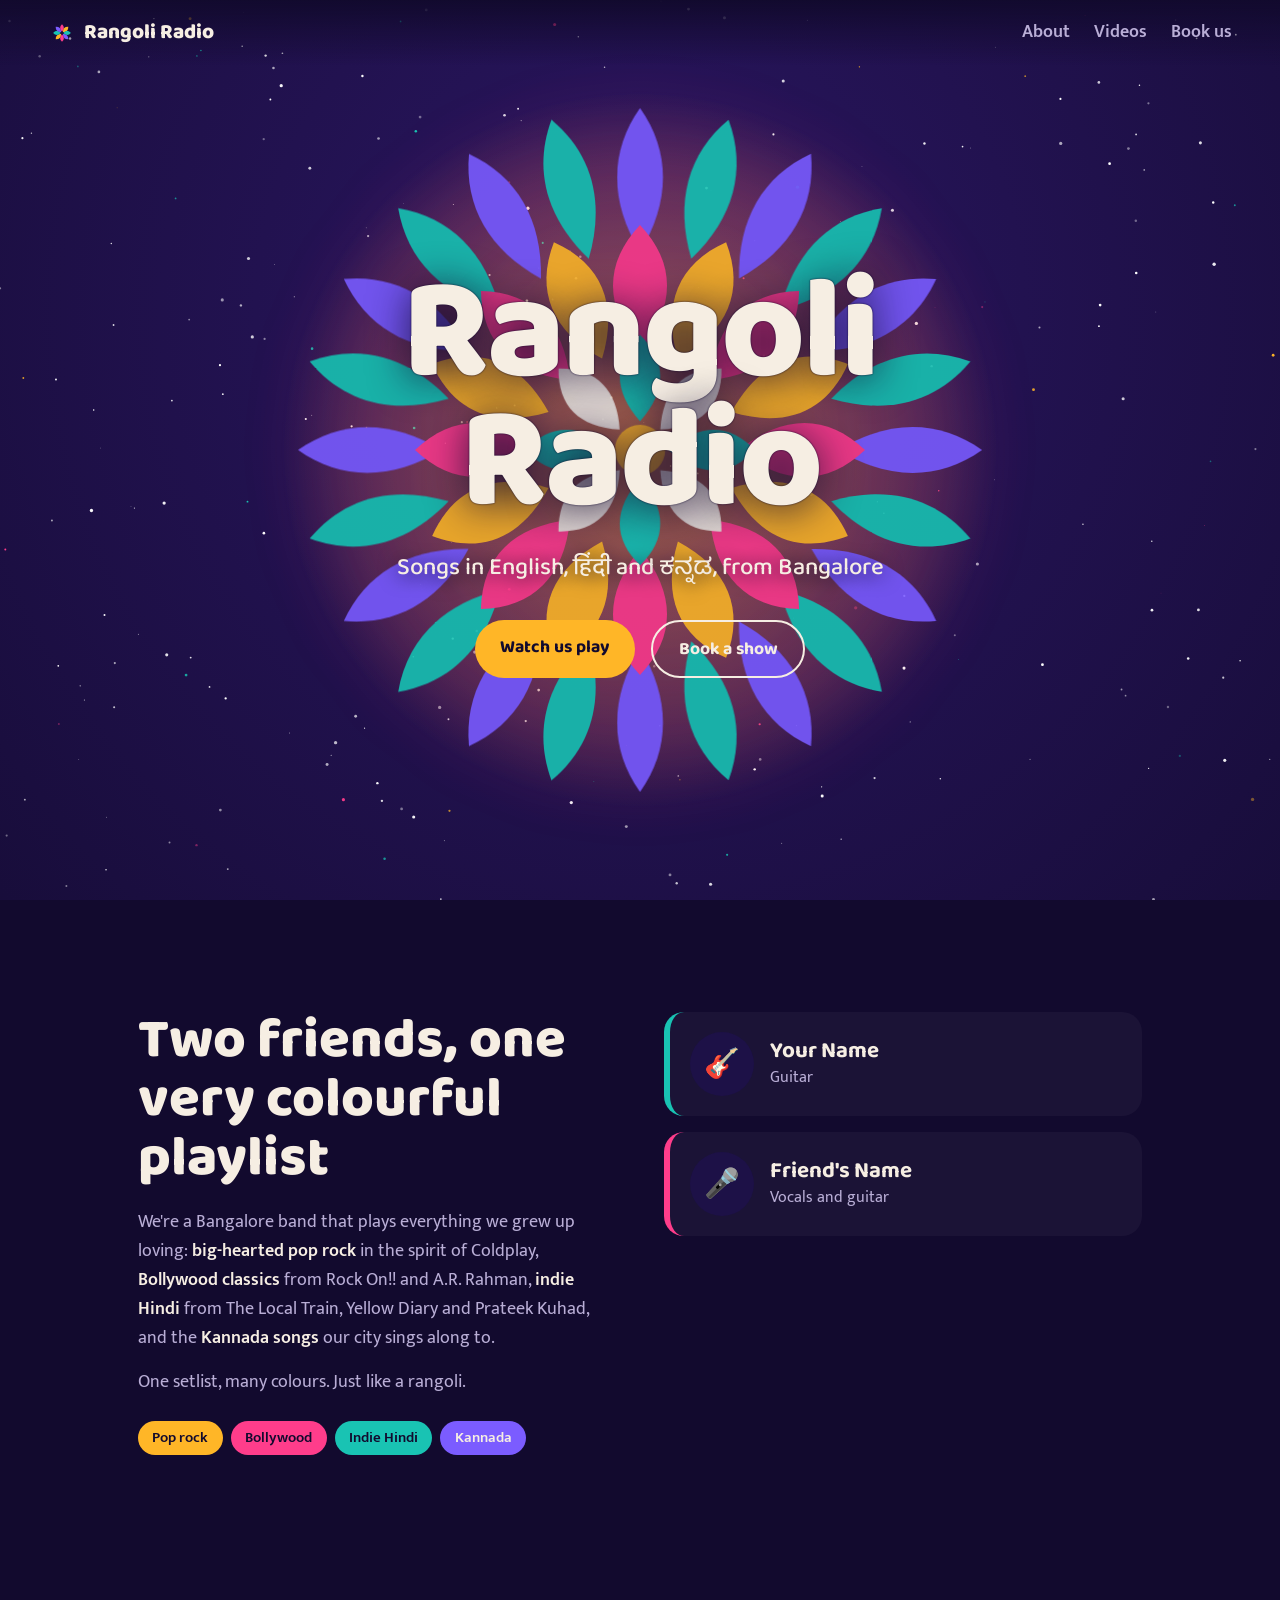
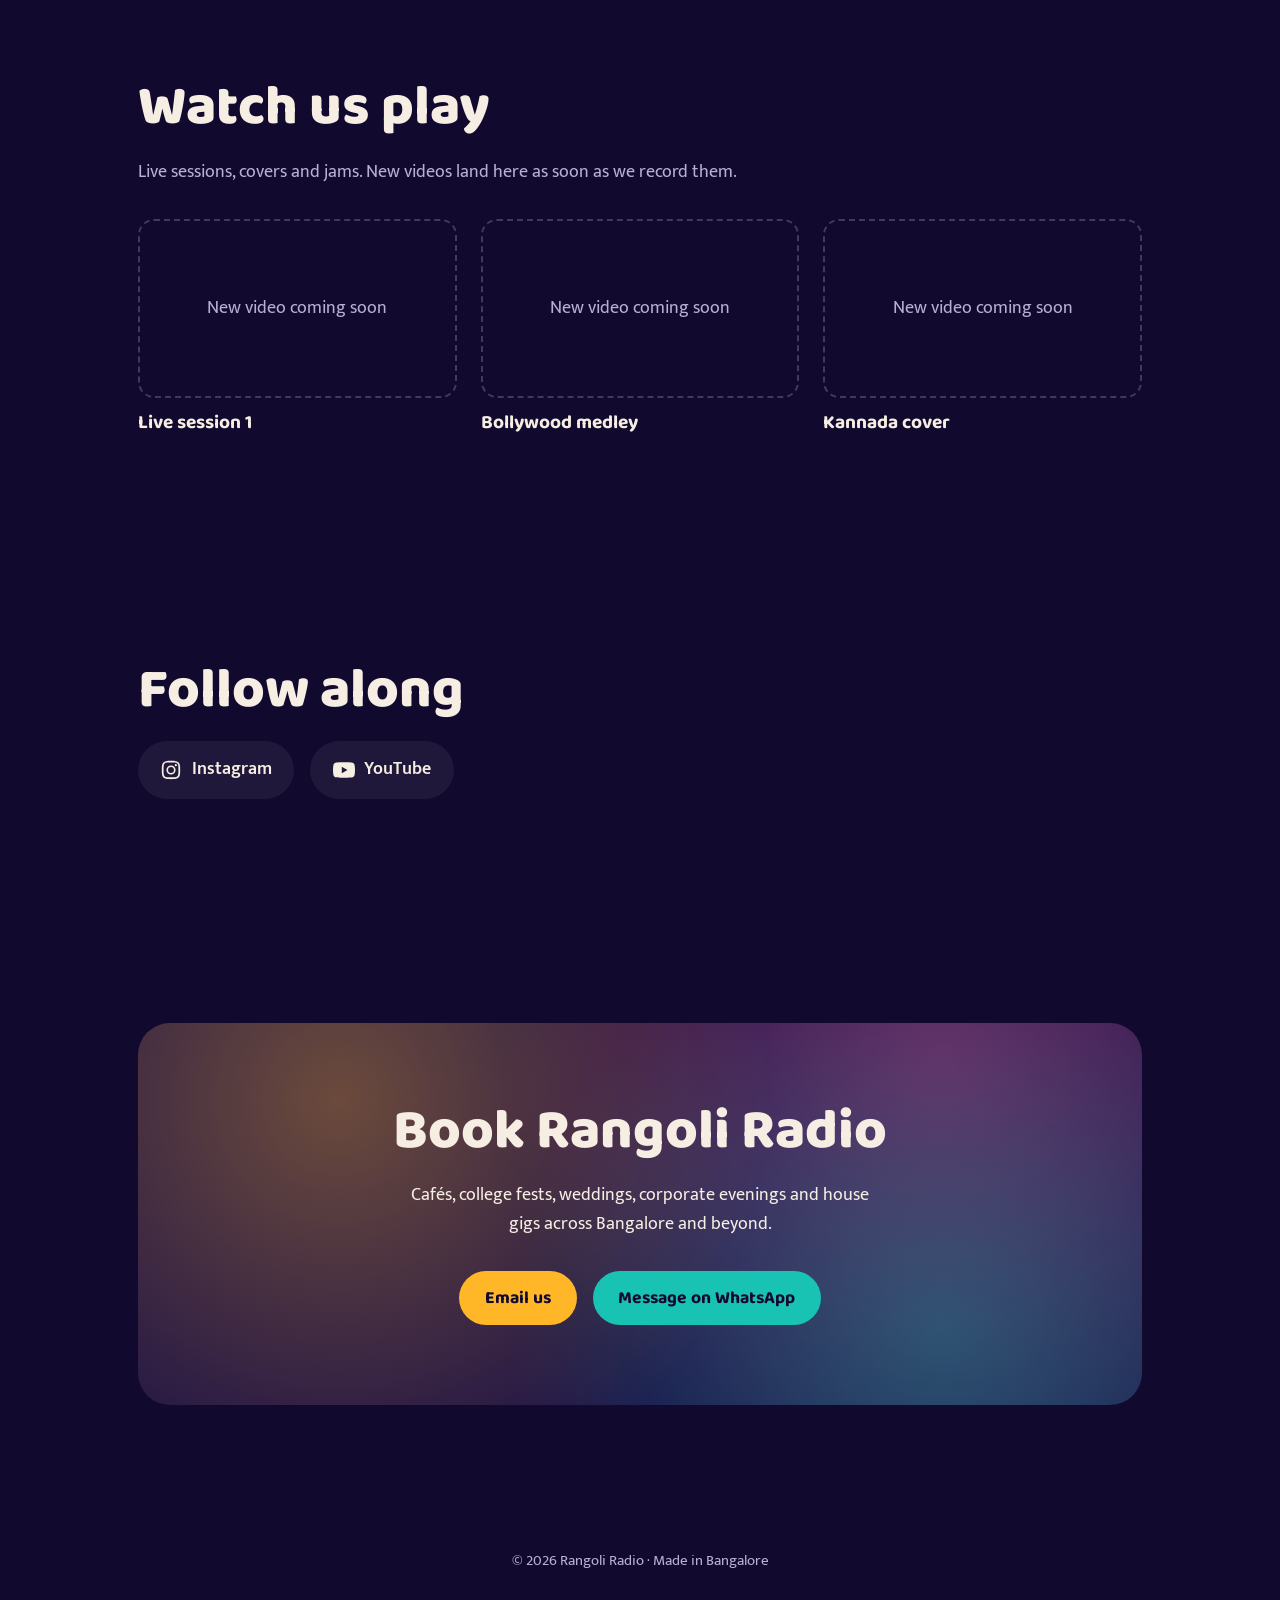
==== rangoli-radio/index.html @ af0dcb3b "index.html first" ====
<!DOCTYPE html>
<html lang="en">
<head>
<meta charset="UTF-8">
<meta name="viewport" content="width=device-width, initial-scale=1.0">
<title>Rangoli Radio | Pop rock from Bangalore</title>
<meta name="description" content="Rangoli Radio is a Bangalore band playing pop rock, Bollywood, indie Hindi and Kannada songs.">
<link rel="icon" href="data:image/svg+xml,<svg xmlns='http://www.w3.org/2000/svg' viewBox='0 0 100 100'><text y='.9em' font-size='90'>🌸</text></svg>">
<link rel="preconnect" href="https://fonts.googleapis.com">
<link rel="preconnect" href="https://fonts.gstatic.com" crossorigin>
<link href="https://fonts.googleapis.com/css2?family=Baloo+2:wght@500;700;800&family=Baloo+Tamma+2:wght@600&family=Mukta:wght@400;600&display=swap" rel="stylesheet">

<style>
/* ============ COLORS: change the whole look here ============ */
:root{
  --night:#120a2e;      /* sky background */
  --night-2:#1d1147;
  --marigold:#ffb627;
  --rani:#ff3d8b;       /* rani pink */
  --peacock:#19c3b3;    /* peacock teal */
  --violet:#7b5cff;
  --text:#f6eee3;
  --muted:#b9aed6;
  --display:"Baloo 2","Baloo Tamma 2",system-ui,sans-serif;
  --body:"Mukta","Noto Sans Kannada",system-ui,sans-serif;
}
*{box-sizing:border-box;margin:0;padding:0}
html{scroll-behavior:smooth}
body{
  background:var(--night);
  color:var(--text);
  font-family:var(--body);
  font-size:1.125rem;
  line-height:1.6;
  overflow-x:hidden;
}
img{max-width:100%;display:block}
a{color:inherit}
:focus-visible{outline:3px solid var(--marigold);outline-offset:3px;border-radius:6px}

#stars{position:fixed;inset:0;width:100%;height:100%;z-index:-1}

/* ============ NAV ============ */
nav{
  position:fixed;top:0;left:0;right:0;z-index:10;
  display:flex;justify-content:space-between;align-items:center;
  padding:1rem clamp(1rem,4vw,3rem);
  background:linear-gradient(var(--night),transparent);
}
.brand{font-family:var(--display);font-weight:800;font-size:1.3rem;text-decoration:none;display:flex;gap:.5rem;align-items:center}
.brand svg{width:28px;height:28px}
nav ul{display:flex;gap:1.5rem;list-style:none}
nav ul a{text-decoration:none;color:var(--muted);font-weight:600}
nav ul a:hover{color:var(--text)}
@media (max-width:600px){nav ul{gap:1rem;font-size:1rem}nav ul li:nth-child(1){display:none}}

/* ============ HERO ============ */
.hero{
  min-height:100svh;
  display:grid;place-items:center;
  text-align:center;
  padding:6rem 1.25rem 3rem;
  position:relative;
}
.mandala{
  position:absolute;
  width:min(92vw,720px);aspect-ratio:1;
  top:50%;left:50%;translate:-50% -50%;
  animation:spin 90s linear infinite;
  opacity:.9;
  filter:drop-shadow(0 0 40px rgba(255,61,139,.35));
}
.mandala .petals{transform-origin:center;animation:bloom 2.2s cubic-bezier(.2,.8,.2,1) both}
.mandala .petals:nth-of-type(2){animation-delay:.25s}
.mandala .petals:nth-of-type(3){animation-delay:.5s}
@keyframes spin{to{rotate:360deg}}
@keyframes bloom{from{transform:scale(0);opacity:0}to{transform:scale(1);opacity:1}}

.hero-text{position:relative}
.hero h1{
  font-family:var(--display);
  font-weight:800;
  font-size:clamp(3.5rem,13vw,9rem);
  line-height:.9;
  letter-spacing:-.02em;
  text-shadow:0 4px 40px rgba(18,10,46,.9),0 0 2px rgba(18,10,46,1);
}
.hero h1 span{display:block}
.tagline{
  margin-top:1.25rem;
  font-family:var(--display);
  font-size:clamp(1.1rem,3vw,1.5rem);
  font-weight:500;
  color:var(--text);
  text-shadow:0 2px 20px var(--night);
}
.tagline .kn{font-family:"Baloo Tamma 2",var(--display)}
.btns{margin-top:2rem;display:flex;gap:1rem;justify-content:center;flex-wrap:wrap}
.btn{
  font-family:var(--display);font-weight:700;font-size:1.1rem;
  padding:.8rem 1.6rem;border-radius:999px;text-decoration:none;
  transition:transform .15s;
}
.btn:hover{transform:translateY(-2px)}
.btn-main{background:var(--marigold);color:var(--night)}
.btn-ghost{border:2px solid var(--text)}

/* ============ SECTIONS ============ */
section.block{
  max-width:1100px;margin:0 auto;
  padding:clamp(4rem,10vw,7rem) clamp(1.25rem,4vw,3rem);
}
h2{
  font-family:var(--display);font-weight:800;
  font-size:clamp(2.2rem,6vw,3.5rem);line-height:1.05;
  margin-bottom:1.25rem;
}
.about{display:grid;grid-template-columns:1fr 1fr;gap:3rem;align-items:start}
.about p{max-width:60ch;color:var(--muted);margin-bottom:1rem}
.about p strong{color:var(--text);font-weight:600}
.members{display:grid;gap:1rem}
.member{
  display:flex;gap:1rem;align-items:center;
  padding:1.25rem;border-radius:20px;
  background:rgba(255,255,255,.04);
  border-left:6px solid var(--peacock);
}
.member:nth-child(2){border-left-color:var(--rani)}
.member .dot{
  width:64px;height:64px;border-radius:50%;flex-shrink:0;
  display:grid;place-items:center;font-size:1.8rem;
  background:var(--night-2);
}
.member h3{font-family:var(--display);font-size:1.4rem;line-height:1.2}
.member p{margin:0;color:var(--muted);font-size:1rem}
.langs{display:flex;flex-wrap:wrap;gap:.5rem;margin-top:1.5rem}
.langs span{padding:.3rem .9rem;border-radius:999px;font-weight:600;font-size:.95rem;color:var(--night)}
.langs span:nth-child(1){background:var(--marigold)}
.langs span:nth-child(2){background:var(--rani)}
.langs span:nth-child(3){background:var(--peacock)}
.langs span:nth-child(4){background:var(--violet);color:var(--text)}
@media (max-width:800px){.about{grid-template-columns:1fr;gap:2rem}}

/* ============ VIDEOS ============ */
.videos-intro{color:var(--muted);max-width:60ch;margin-bottom:2rem}
.video-grid{display:grid;grid-template-columns:repeat(auto-fit,minmax(300px,1fr));gap:1.5rem}
.video h3{font-family:var(--display);font-size:1.2rem;margin-top:.6rem}
.frame{
  position:relative;aspect-ratio:16/9;border-radius:16px;overflow:hidden;
  background:var(--night-2);
}
.frame iframe,.frame button{position:absolute;inset:0;width:100%;height:100%;border:0}
.frame button{cursor:pointer;background-size:cover;background-position:center;padding:0}
.frame button::after{
  content:"";position:absolute;left:50%;top:50%;translate:-50% -50%;
  width:72px;height:72px;border-radius:50%;
  background:var(--rani) url("data:image/svg+xml,%3Csvg xmlns='http://www.w3.org/2000/svg' viewBox='0 0 24 24'%3E%3Cpath d='M8 5v14l11-7z' fill='white'/%3E%3C/svg%3E") center/36px no-repeat;
  box-shadow:0 0 30px rgba(255,61,139,.6);
  transition:scale .15s;
}
.frame button:hover::after{scale:1.1}
.frame.empty{
  display:grid;place-items:center;text-align:center;padding:1rem;
  border:2px dashed rgba(255,255,255,.2);background:transparent;color:var(--muted);
}

/* ============ LISTEN + BOOK ============ */
.listen{display:flex;flex-wrap:wrap;gap:1rem}
.social{
  display:flex;align-items:center;gap:.6rem;
  padding:.9rem 1.4rem;border-radius:999px;text-decoration:none;font-weight:600;
  background:rgba(255,255,255,.06);
}
.social:hover{background:rgba(255,255,255,.12)}
.social svg{width:22px;height:22px;fill:currentColor}
.book{
  text-align:center;border-radius:32px;
  background:
    radial-gradient(circle at 20% 20%,rgba(255,182,39,.35),transparent 50%),
    radial-gradient(circle at 80% 80%,rgba(25,195,179,.35),transparent 50%),
    radial-gradient(circle at 80% 10%,rgba(255,61,139,.35),transparent 50%),
    var(--night-2);
  padding:clamp(3rem,8vw,5rem) 1.5rem;
}
.book p{color:var(--text);max-width:48ch;margin:0 auto 2rem}
.btn-wa{background:var(--peacock);color:var(--night)}

footer{text-align:center;padding:2rem 1rem 3rem;color:var(--muted);font-size:.95rem}

@media (prefers-reduced-motion:reduce){
  .mandala,.mandala .petals{animation:none}
  html{scroll-behavior:auto}
}
</style>
</head>
<body>

<canvas id="stars" aria-hidden="true"></canvas>

<nav>
  <a class="brand" href="#top">
    <svg viewBox="0 0 100 100" aria-hidden="true"><g id="mini"></g></svg>
    Rangoli Radio
  </a>
  <ul>
    <li><a href="#about">About</a></li>
    <li><a href="#videos">Videos</a></li>
    <li><a href="#book">Book us</a></li>
  </ul>
</nav>

<header class="hero" id="top">
  <!-- Rangoli mandala: placeholder logo artwork until the real logo is ready -->
  <svg class="mandala" viewBox="-200 -200 400 400" aria-hidden="true">
    <defs>
      <radialGradient id="glow"><stop offset="0" stop-color="#ffb627" stop-opacity=".5"/><stop offset="1" stop-color="#ffb627" stop-opacity="0"/></radialGradient>
    </defs>
    <circle r="200" fill="url(#glow)"/>
    <g class="petals" id="ring3"></g>
    <g class="petals" id="ring2"></g>
    <g class="petals" id="ring1"></g>
    <circle r="14" fill="#ffb627"/>
  </svg>

  <div class="hero-text">
    <h1><span>Rangoli</span><span>Radio</span></h1>
    <p class="tagline">Songs in English, हिंदी and <span class="kn">ಕನ್ನಡ</span>, from Bangalore</p>
    <div class="btns">
      <a class="btn btn-main" href="#videos">Watch us play</a>
      <a class="btn btn-ghost" href="#book">Book a show</a>
    </div>
  </div>
</header>

<main>
  <section class="block" id="about">
    <div class="about">
      <div>
        <h2>Two friends, one very colourful playlist</h2>
        <p>We're a Bangalore band that plays everything we grew up loving: <strong>big-hearted pop rock</strong> in the spirit of Coldplay, <strong>Bollywood classics</strong> from Rock On!! and A.R. Rahman, <strong>indie Hindi</strong> from The Local Train, Yellow Diary and Prateek Kuhad, and the <strong>Kannada songs</strong> our city sings along to.</p>
        <p>One setlist, many colours. Just like a rangoli.</p>
        <div class="langs"><span>Pop rock</span><span>Bollywood</span><span>Indie Hindi</span><span>Kannada</span></div>
      </div>
      <div class="members">
        <div class="member">
          <div class="dot" aria-hidden="true">🎸</div>
          <div><h3>Your Name</h3><p>Guitar</p></div>
        </div>
        <div class="member">
          <div class="dot" aria-hidden="true">🎤</div>
          <div><h3>Friend's Name</h3><p>Vocals and guitar</p></div>
        </div>
      </div>
    </div>
  </section>

  <section class="block" id="videos">
    <h2>Watch us play</h2>
    <p class="videos-intro">Live sessions, covers and jams. New videos land here as soon as we record them.</p>
    <div class="video-grid" id="videoGrid"></div>
  </section>

  <section class="block" id="listen">
    <h2>Follow along</h2>
    <div class="listen" id="socials"></div>
  </section>

  <section class="block" id="book">
    <div class="book">
      <h2>Book Rangoli Radio</h2>
      <p>Cafés, college fests, weddings, corporate evenings and house gigs across Bangalore and beyond.</p>
      <div class="btns">
        <a class="btn btn-main" id="emailBtn" href="#">Email us</a>
        <a class="btn btn-wa" id="waBtn" href="#" target="_blank" rel="noopener">Message on WhatsApp</a>
      </div>
    </div>
  </section>
</main>

<footer>© <span id="year"></span> Rangoli Radio · Made in Bangalore</footer>

<script>
/* =========================================================
   EDIT THIS PART ONLY: your videos, links and contact
   ========================================================= */
const SITE = {
  // Paste any YouTube link (youtube.com/watch?v=..., youtu.be/..., or /shorts/...).
  // Add or remove lines as you like. Empty url = "coming soon" card.
  videos: [
    { title: "Live session 1", url: "" },
    { title: "Bollywood medley", url: "" },
    { title: "Kannada cover", url: "" },
  ],
  email: "hello@rangoliradio.in",          // your booking email
  whatsapp: "919999999999",                // country code + number, no + or spaces
  instagram: "https://instagram.com/",     // leave "" to hide
  youtube:   "https://youtube.com/",
  spotify:   "",
};
/* ========================================================= */

// --- Videos (click-to-play keeps the page fast) ---
function youtubeId(url){
  const m = url.match(/(?:youtu\.be\/|v=|\/shorts\/|\/embed\/|\/live\/)([\w-]{11})/);
  return m ? m[1] : null;
}
const grid = document.getElementById("videoGrid");
SITE.videos.forEach(v => {
  const id = v.url ? youtubeId(v.url) : null;
  const card = document.createElement("div");
  card.className = "video";
  const frame = document.createElement("div");
  frame.className = "frame";
  if (id) {
    const b = document.createElement("button");
    b.setAttribute("aria-label", "Play " + v.title);
    b.style.backgroundImage = `url(https://i.ytimg.com/vi/${id}/hqdefault.jpg)`;
    b.onclick = () => {
      frame.innerHTML = `<iframe src="https://www.youtube-nocookie.com/embed/${id}?autoplay=1&rel=0"
        title="${v.title}" allow="autoplay; encrypted-media; picture-in-picture; fullscreen" allowfullscreen></iframe>`;
    };
    frame.appendChild(b);
  } else {
    frame.classList.add("empty");
    frame.textContent = "New video coming soon";
  }
  const h = document.createElement("h3");
  h.textContent = v.title;
  card.append(frame, h);
  grid.appendChild(card);
});

// --- Social links ---
const icons = {
  Instagram:'<path d="M12 7a5 5 0 100 10 5 5 0 000-10zm0 8.2a3.2 3.2 0 110-6.4 3.2 3.2 0 010 6.4zM17.3 5.5a1.2 1.2 0 100 2.4 1.2 1.2 0 000-2.4zM12 2c-2.7 0-3 0-4.1.1C4.3 2.3 2.3 4.3 2.1 7.9 2 9 2 9.3 2 12s0 3 .1 4.1c.2 3.6 2.2 5.6 5.8 5.8 1.1.1 1.4.1 4.1.1s3 0 4.1-.1c3.6-.2 5.6-2.2 5.8-5.8.1-1.1.1-1.4.1-4.1s0-3-.1-4.1c-.2-3.6-2.2-5.6-5.8-5.8C15 2 14.7 2 12 2zm0 1.8c2.7 0 3 0 4 .1 2.7.1 3.9 1.4 4 4 .1 1 .1 1.3.1 4s0 3-.1 4c-.1 2.6-1.3 3.9-4 4-1 .1-1.3.1-4 .1s-3 0-4-.1c-2.7-.1-3.9-1.4-4-4-.1-1-.1-1.3-.1-4s0-3 .1-4c.1-2.6 1.3-3.9 4-4 1-.1 1.3-.1 4-.1z"/>',
  YouTube:'<path d="M23.5 6.2a3 3 0 00-2.1-2.1C19.5 3.6 12 3.6 12 3.6s-7.5 0-9.4.5A3 3 0 00.5 6.2 31 31 0 000 12a31 31 0 00.5 5.8 3 3 0 002.1 2.1c1.9.5 9.4.5 9.4.5s7.5 0 9.4-.5a3 3 0 002.1-2.1A31 31 0 0024 12a31 31 0 00-.5-5.8zM9.6 15.6V8.4l6.2 3.6-6.2 3.6z"/>',
  Spotify:'<path d="M12 0a12 12 0 100 24 12 12 0 000-24zm5.5 17.3a.7.7 0 01-1 .3c-2.8-1.7-6.4-2.1-10.6-1.2a.7.7 0 11-.3-1.4c4.6-1 8.5-.6 11.6 1.3.4.2.5.6.3 1zm1.5-3.3a.9.9 0 01-1.3.3c-3.2-2-8-2.5-11.8-1.4a.9.9 0 11-.5-1.7c4.3-1.3 9.6-.7 13.3 1.6.4.3.5.8.3 1.2zm.1-3.4C15.3 8.3 8.9 8.1 5.2 9.2a1.1 1.1 0 11-.6-2.1c4.2-1.3 11.3-1 15.7 1.6a1.1 1.1 0 01-1.2 1.9z"/>'
};
const socials = document.getElementById("socials");
[["Instagram",SITE.instagram],["YouTube",SITE.youtube],["Spotify",SITE.spotify]]
  .filter(([,u]) => u)
  .forEach(([name,u]) => {
    socials.insertAdjacentHTML("beforeend",
      `<a class="social" href="${u}" target="_blank" rel="noopener"><svg viewBox="0 0 24 24" aria-hidden="true">${icons[name]}</svg>${name}</a>`);
  });

// --- Contact ---
document.getElementById("emailBtn").href = `mailto:${SITE.email}?subject=Booking%20Rangoli%20Radio`;
document.getElementById("waBtn").href = `https://wa.me/${SITE.whatsapp}?text=${encodeURIComponent("Hi Rangoli Radio! We'd like to book you for an event.")}`;
document.getElementById("year").textContent = new Date().getFullYear();

// --- Rangoli mandala (drawn with code) ---
const NS = "http://www.w3.org/2000/svg";
function ring(el, count, dist, len, width, colors){
  for (let i = 0; i < count; i++){
    const p = document.createElementNS(NS, "path");
    const w = width / 2;
    p.setAttribute("d", `M0 ${-dist} C ${w} ${-dist - len*.35}, ${w} ${-dist - len*.7}, 0 ${-dist - len} C ${-w} ${-dist - len*.7}, ${-w} ${-dist - len*.35}, 0 ${-dist}Z`);
    p.setAttribute("fill", colors[i % colors.length]);
    p.setAttribute("transform", `rotate(${i * 360 / count})`);
    el.appendChild(p);
  }
}
ring(document.getElementById("ring3"), 24, 110, 80, 34, ["#7b5cff","#19c3b3"]);
ring(document.getElementById("ring2"), 16, 55, 70, 40, ["#ff3d8b","#ffb627"]);
ring(document.getElementById("ring1"), 8, 16, 48, 30, ["#19c3b3","#f6eee3"]);
// small version for the nav
const mini = document.getElementById("mini");
mini.setAttribute("transform","translate(50 50) scale(.45)");
ring(mini, 8, 10, 60, 40, ["#ff3d8b","#ffb627","#19c3b3","#7b5cff"]);

// --- Twinkling starfield ---
const c = document.getElementById("stars"), ctx = c.getContext("2d");
const reduce = matchMedia("(prefers-reduced-motion: reduce)").matches;
let stars = [];
function resize(){
  c.width = innerWidth * devicePixelRatio; c.height = innerHeight * devicePixelRatio;
  const tint = ["#ffffff","#ffb627","#ff3d8b","#19c3b3"];
  stars = Array.from({length: Math.min(260, innerWidth / 4)}, () => ({
    x: Math.random() * c.width, y: Math.random() * c.height,
    r: (Math.random() * 1.4 + .3) * devicePixelRatio,
    t: Math.random() * 6.28, s: Math.random() * .02 + .005,
    col: Math.random() < .85 ? tint[0] : tint[1 + Math.floor(Math.random() * 3)]
  }));
}
function draw(){
  const g = ctx.createRadialGradient(c.width*.5, c.height*.35, 0, c.width*.5, c.height*.35, c.width*.9);
  g.addColorStop(0, "#2a1661"); g.addColorStop(1, "#120a2e");
  ctx.fillStyle = g; ctx.fillRect(0, 0, c.width, c.height);
  for (const s of stars){
    s.t += s.s;
    ctx.globalAlpha = .35 + .65 * Math.abs(Math.sin(s.t));
    ctx.fillStyle = s.col;
    ctx.beginPath(); ctx.arc(s.x, s.y, s.r, 0, 6.28); ctx.fill();
  }
  ctx.globalAlpha = 1;
  if (!reduce) requestAnimationFrame(draw);
}
addEventListener("resize", () => { resize(); if (reduce) draw(); });
resize(); draw();
</script>
</body>
</html>
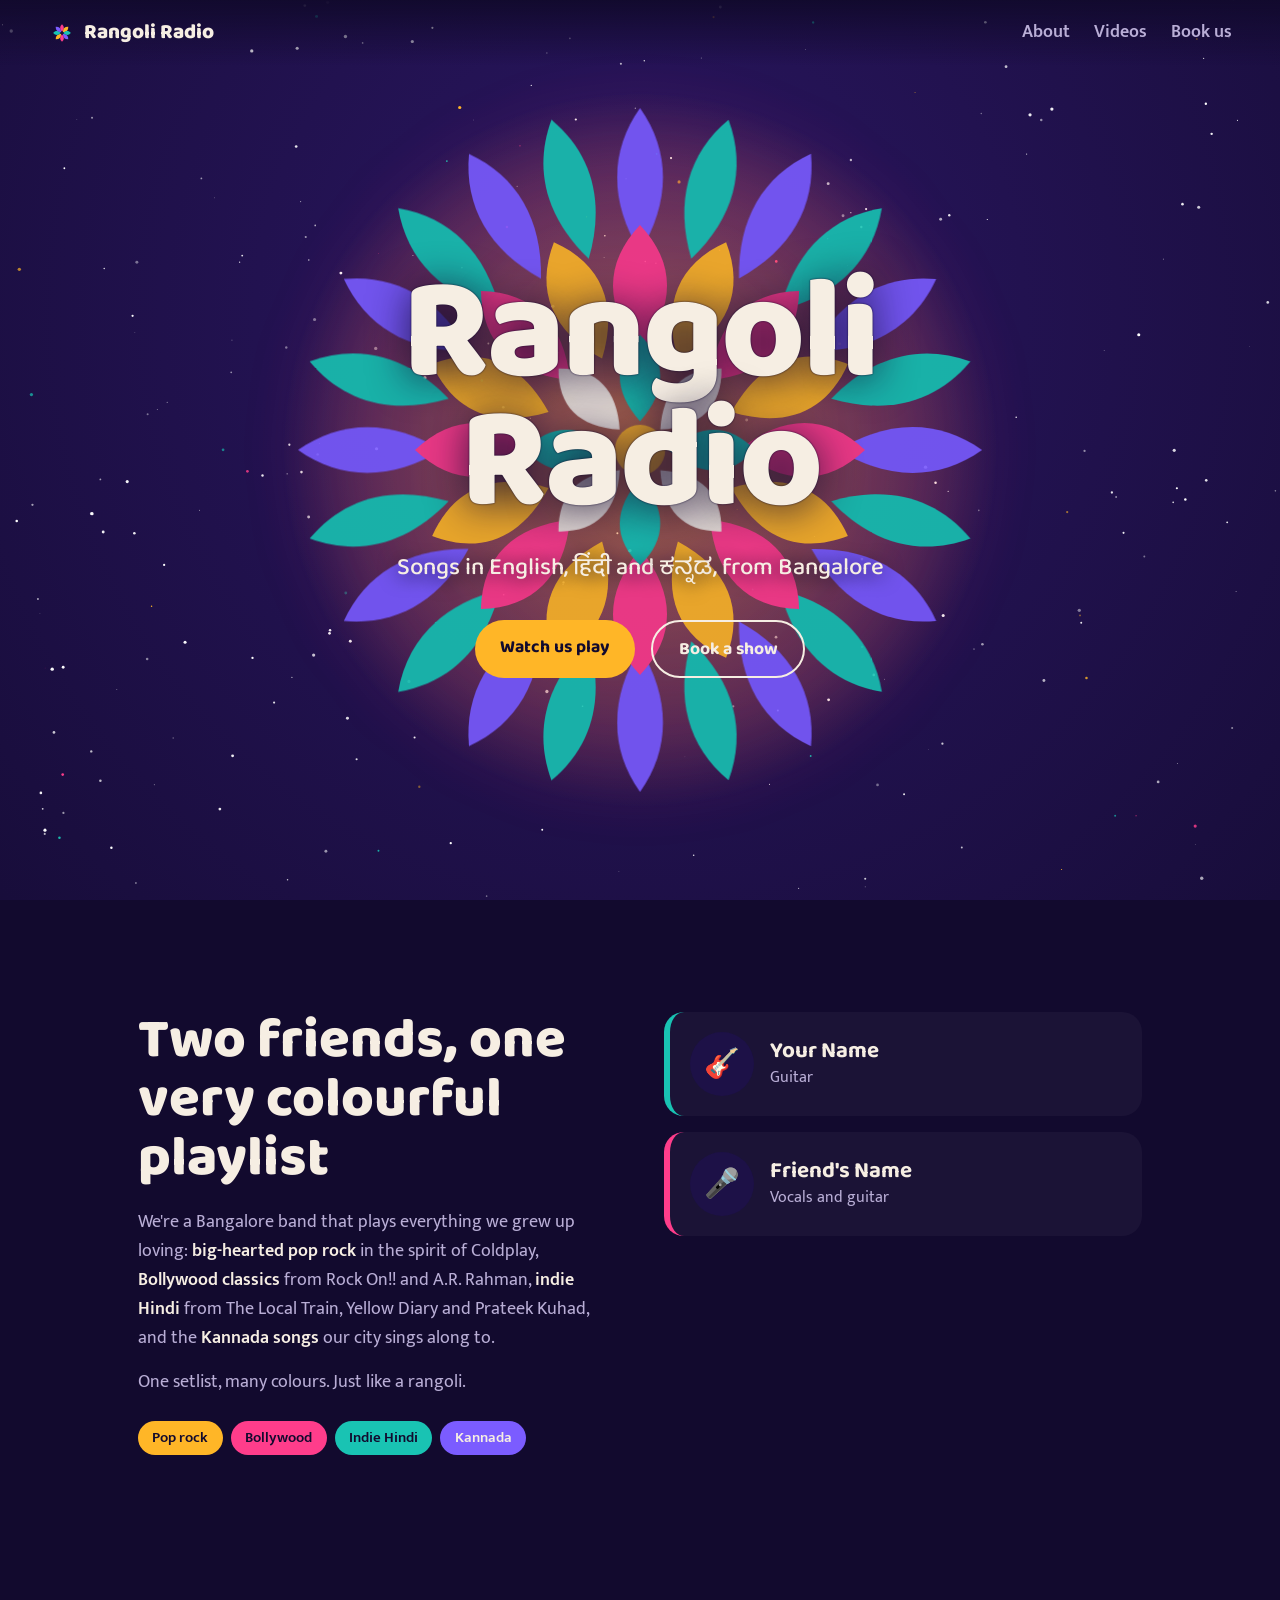
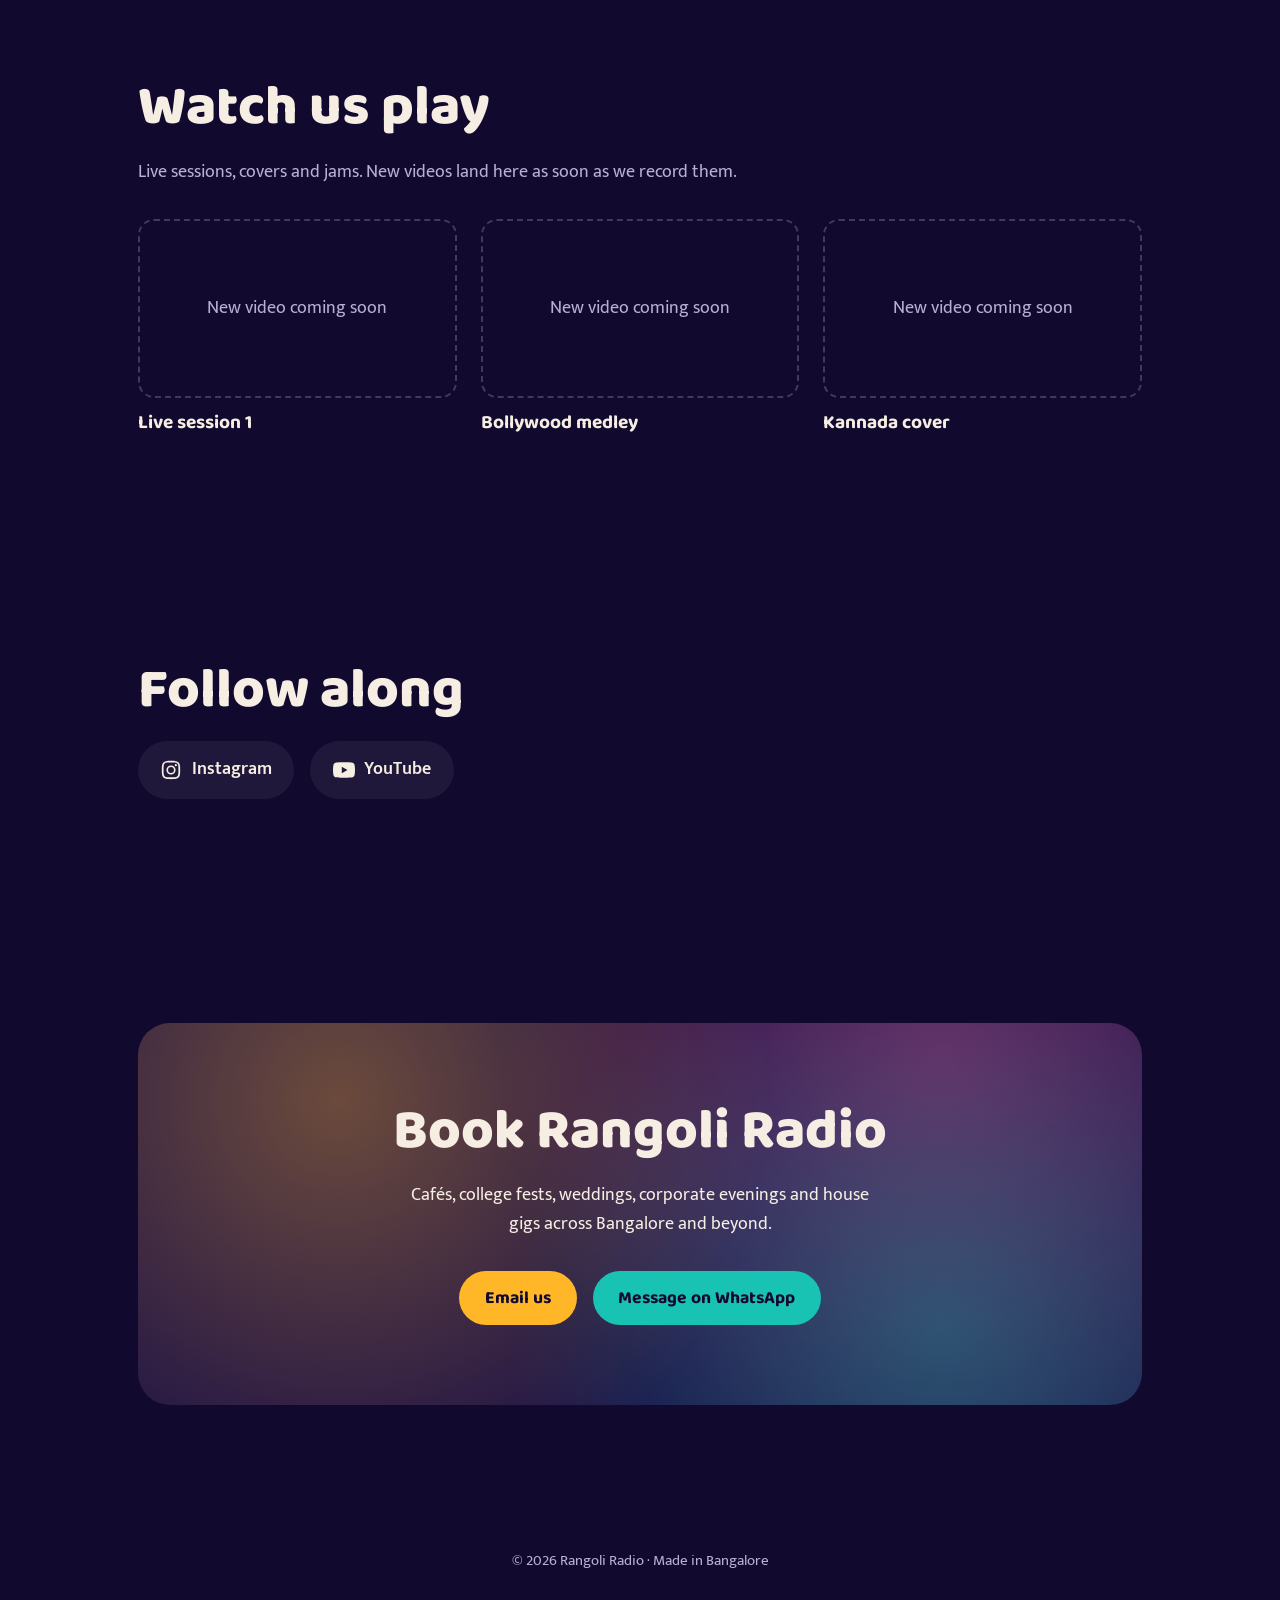
==== commit 78380ca1: "Add canonical and Open Graph tags for the project-optic base URL The page had no base URL of its own" ====
--- a/rangoli-radio/index.html
+++ b/rangoli-radio/index.html
@@ -5,6 +5,15 @@
 <meta name="viewport" content="width=device-width, initial-scale=1.0">
 <title>Rangoli Radio | Pop rock from Bangalore</title>
 <meta name="description" content="Rangoli Radio is a Bangalore band playing pop rock, Bollywood, indie Hindi and Kannada songs.">
+<link rel="canonical" href="https://project-optic.netlify.app/">
+<meta property="og:type" content="website">
+<meta property="og:url" content="https://project-optic.netlify.app/">
+<meta property="og:site_name" content="Rangoli Radio">
+<meta property="og:title" content="Rangoli Radio | Pop rock from Bangalore">
+<meta property="og:description" content="Rangoli Radio is a Bangalore band playing pop rock, Bollywood, indie Hindi and Kannada songs.">
+<meta name="twitter:card" content="summary">
+<meta name="twitter:title" content="Rangoli Radio | Pop rock from Bangalore">
+<meta name="twitter:description" content="Rangoli Radio is a Bangalore band playing pop rock, Bollywood, indie Hindi and Kannada songs.">
 <link rel="icon" href="data:image/svg+xml,<svg xmlns='http://www.w3.org/2000/svg' viewBox='0 0 100 100'><text y='.9em' font-size='90'>🌸</text></svg>">
 <link rel="preconnect" href="https://fonts.googleapis.com">
 <link rel="preconnect" href="https://fonts.gstatic.com" crossorigin>
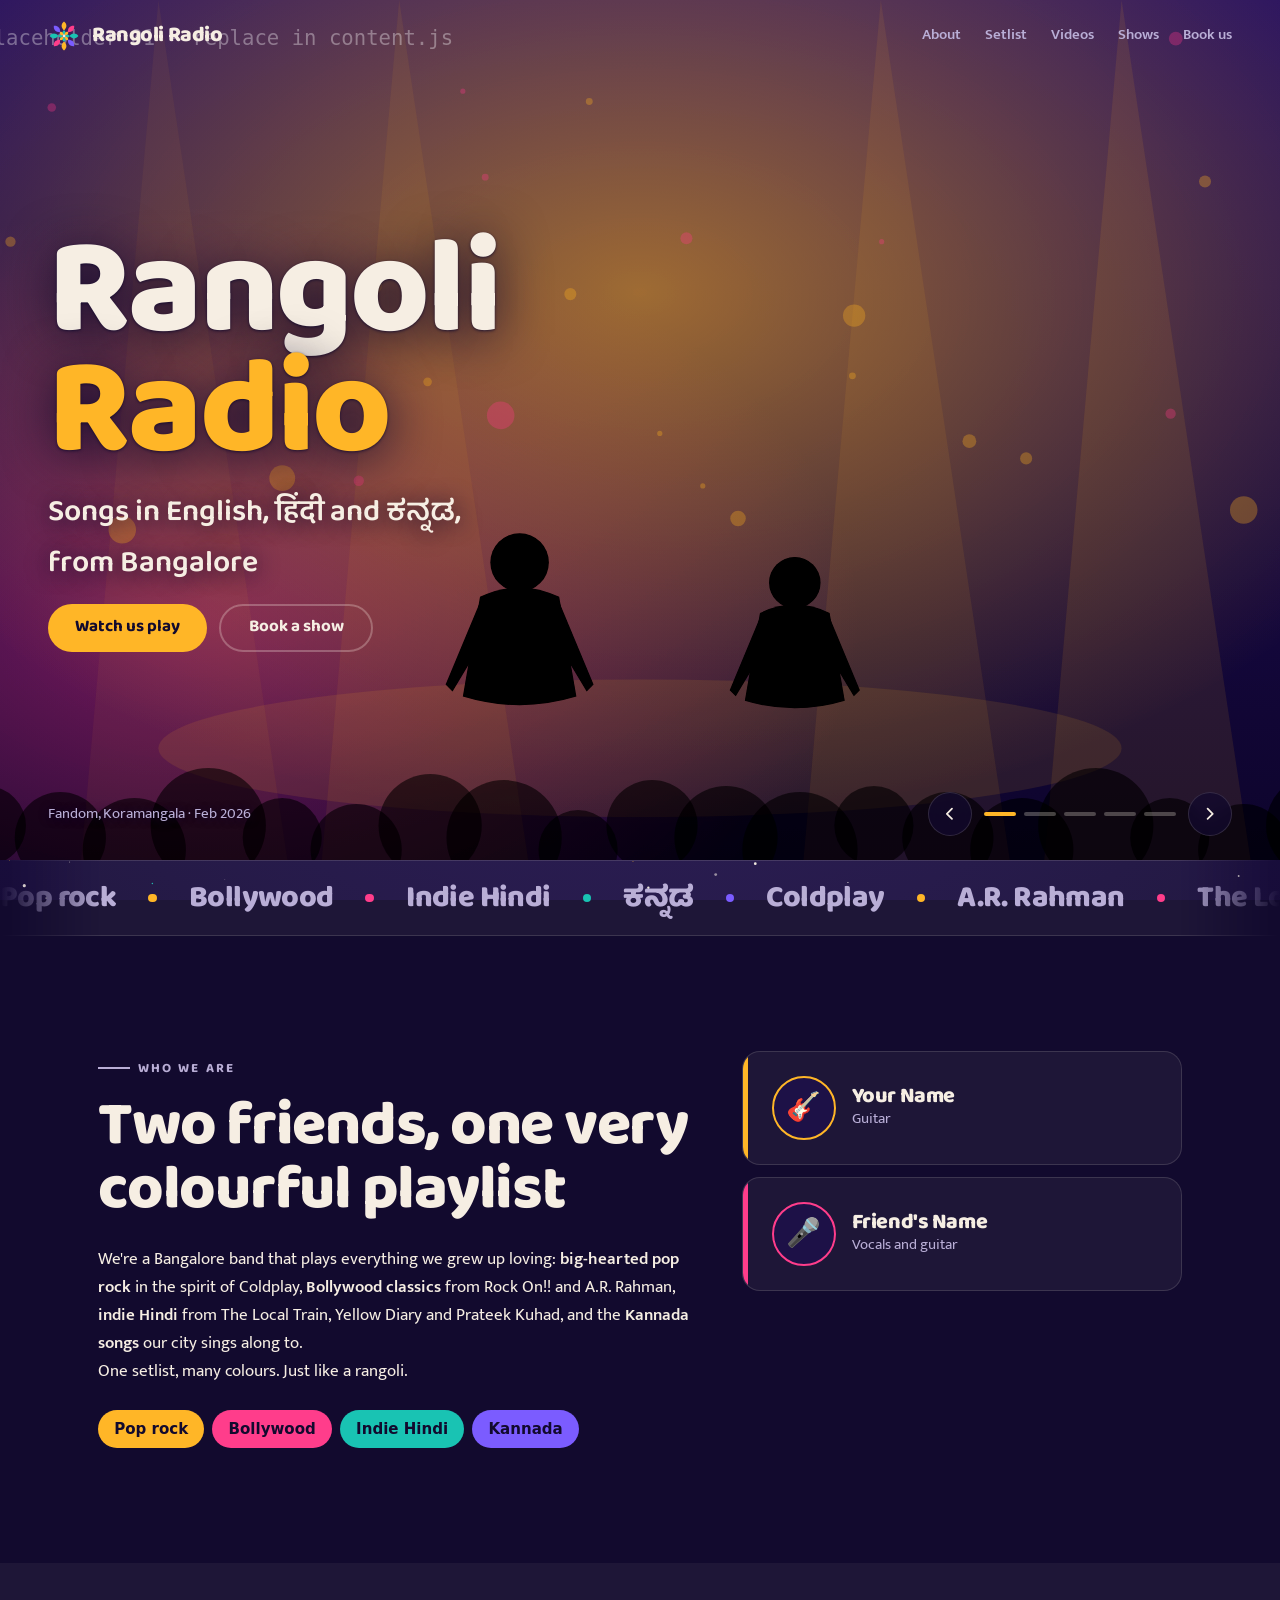
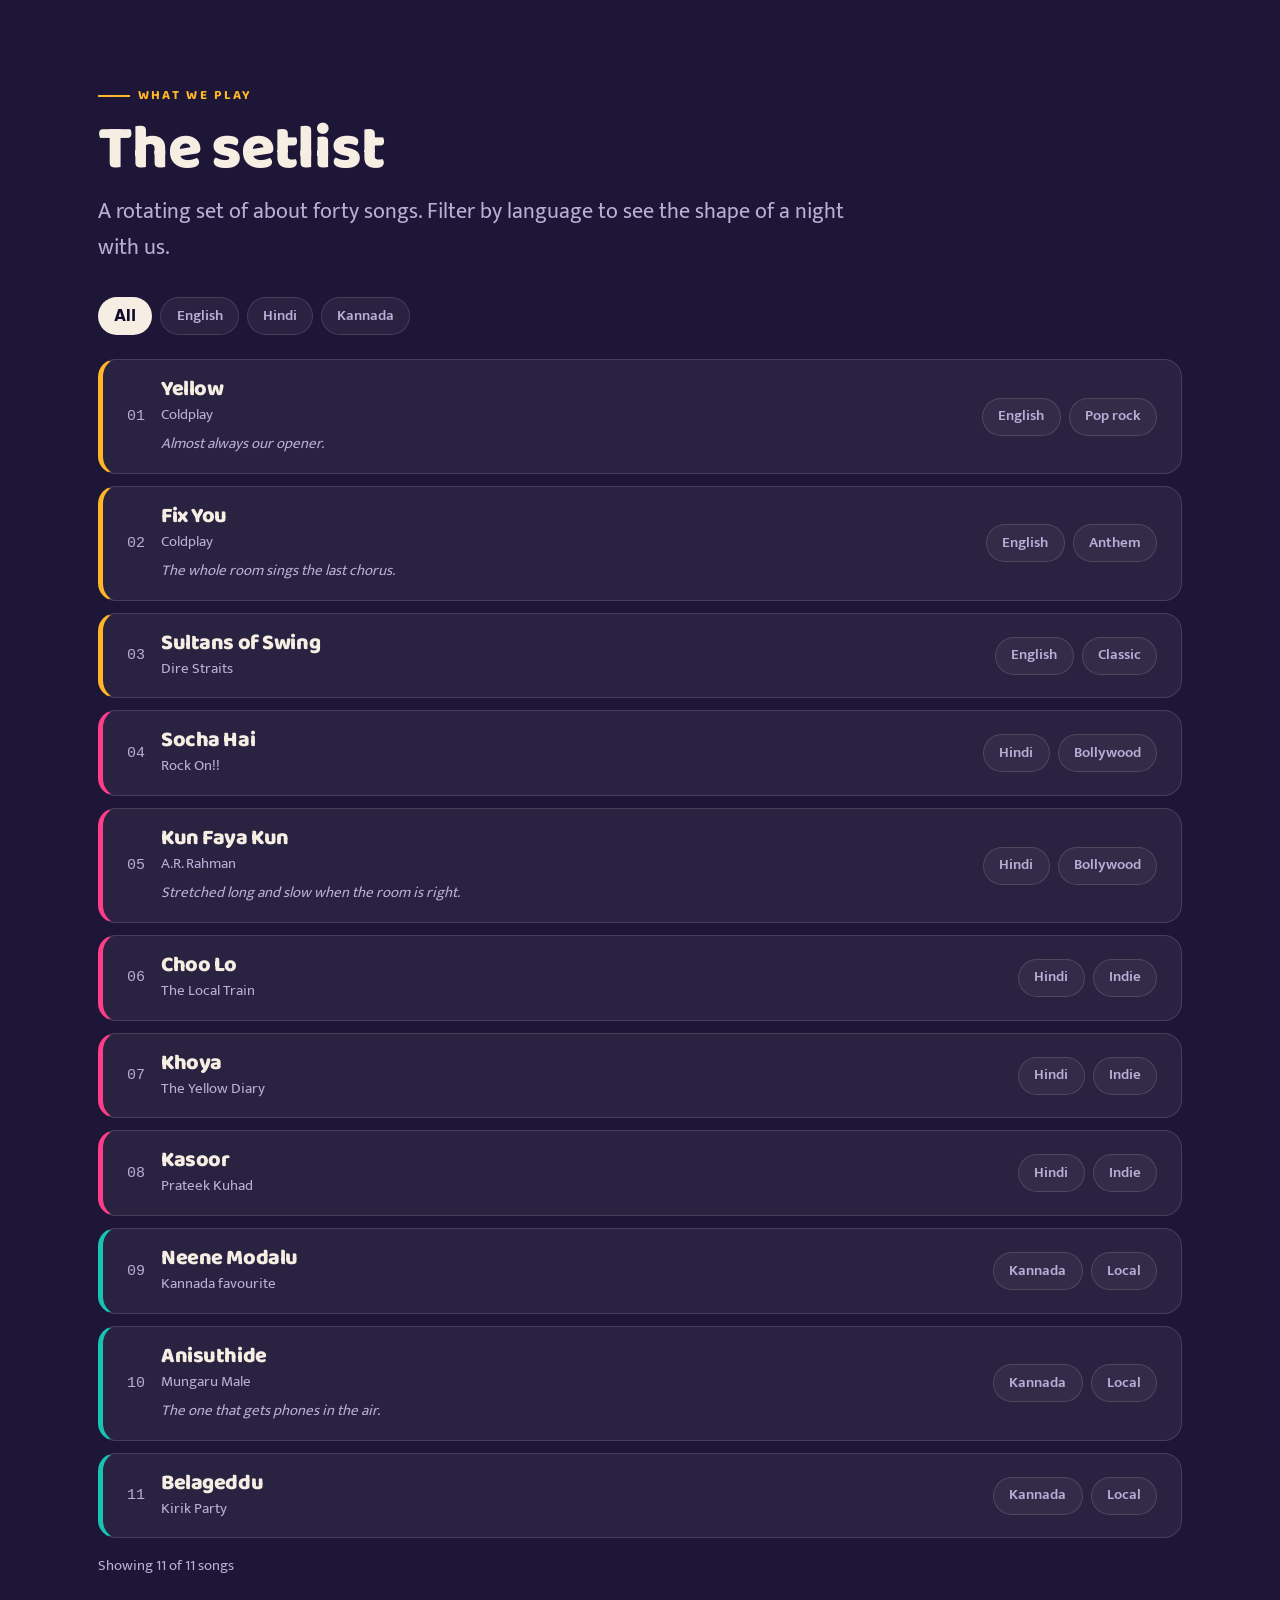
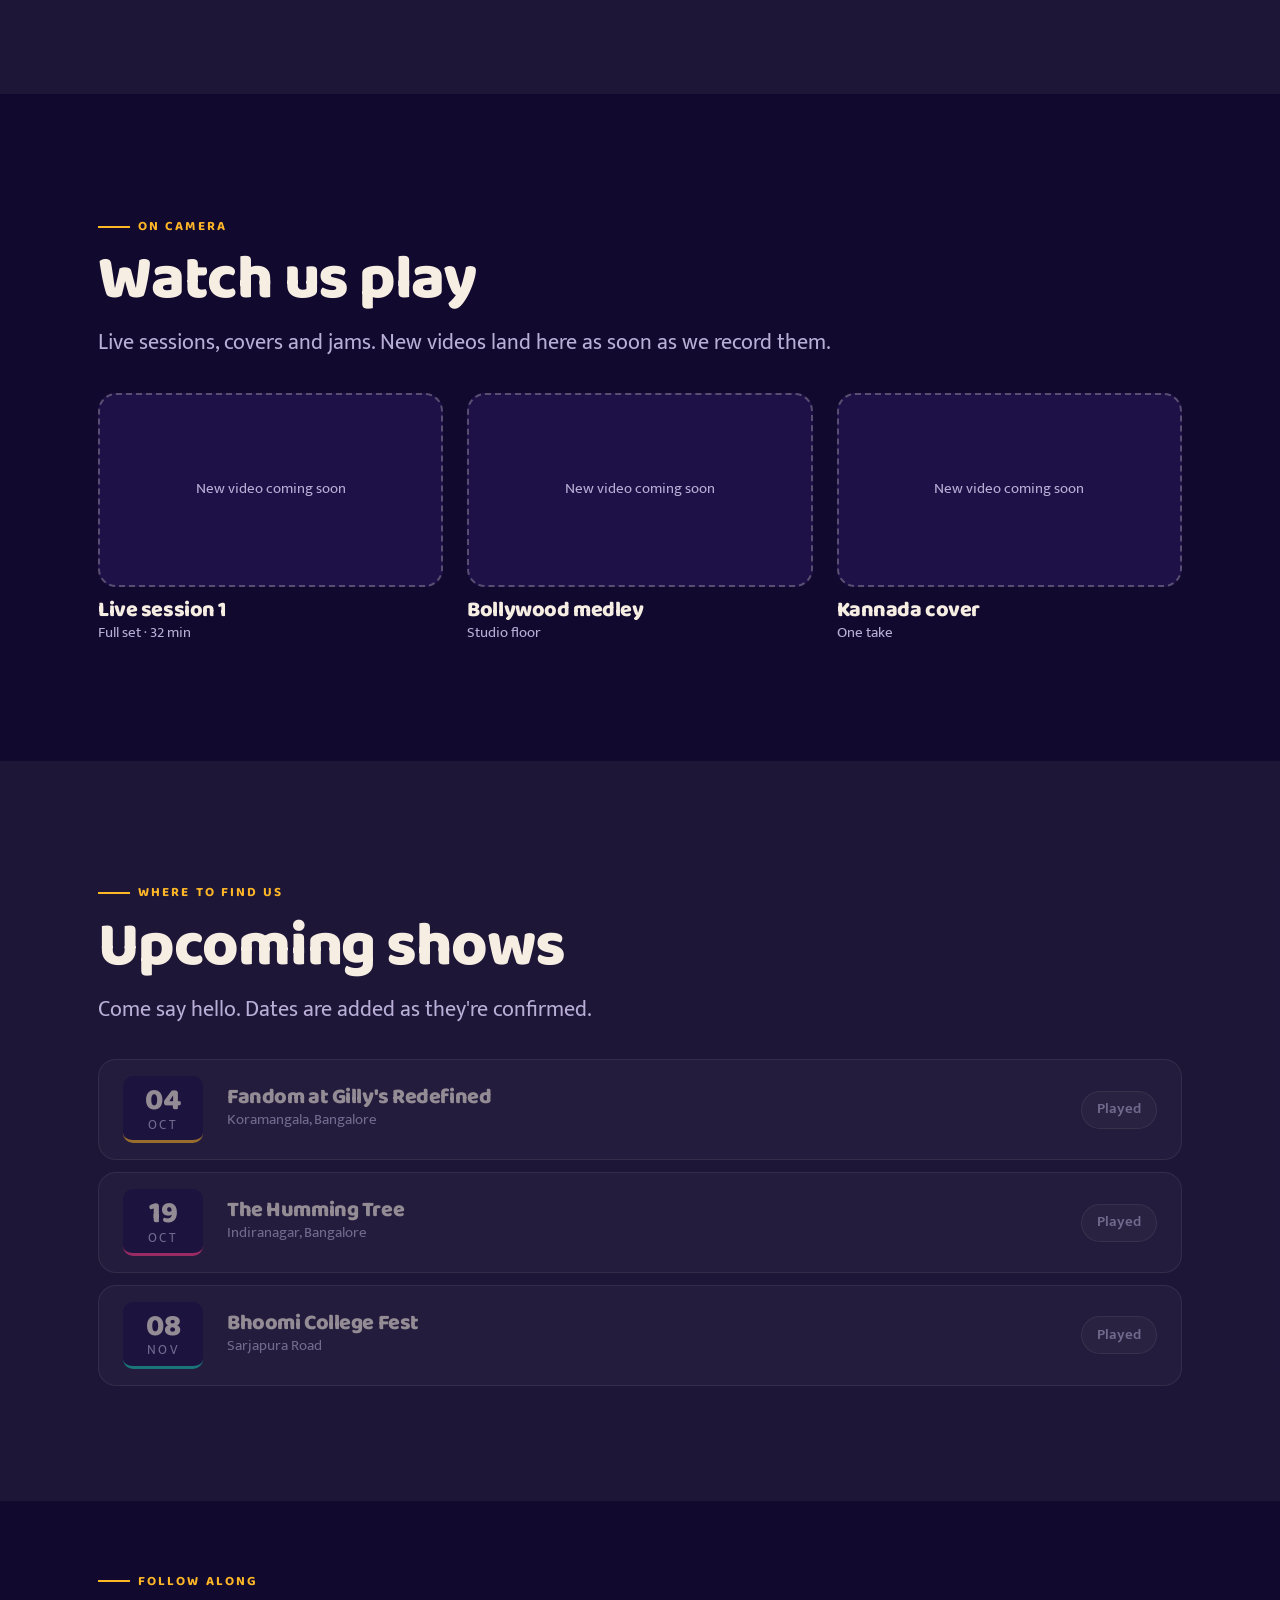
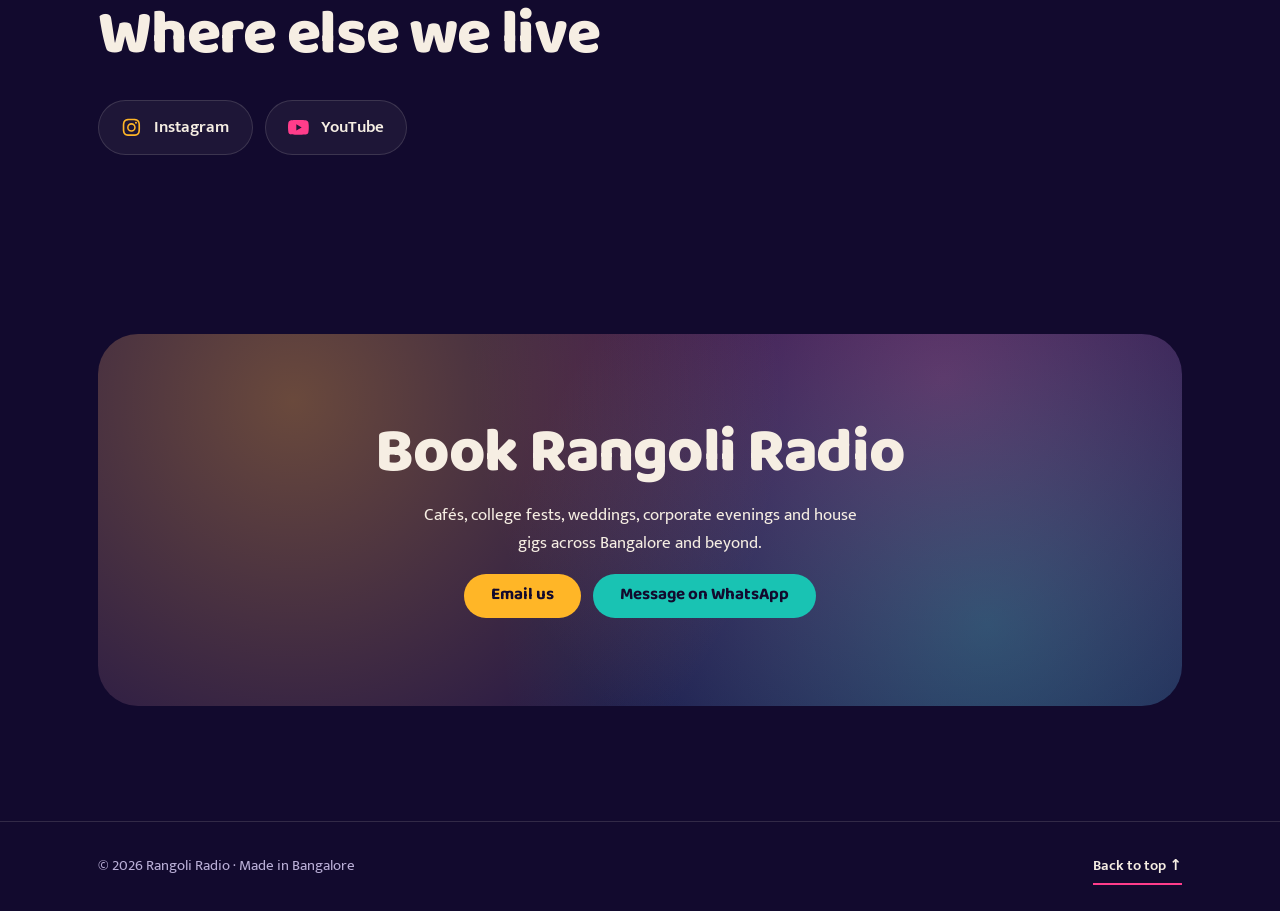
==== commit 105d1510: "Restructure the band page into content, theme and section modules The page was one 420-line index.ht" ====
--- a/rangoli-radio/index.html
+++ b/rangoli-radio/index.html
@@ -3,6 +3,9 @@
 <head>
 <meta charset="UTF-8">
 <meta name="viewport" content="width=device-width, initial-scale=1.0">
+
+<!-- Keep these in sync with brand.name / brand.tagline in assets/js/content.js.
+     They are static so crawlers and link previews see them without running JS. -->
 <title>Rangoli Radio | Pop rock from Bangalore</title>
 <meta name="description" content="Rangoli Radio is a Bangalore band playing pop rock, Bollywood, indie Hindi and Kannada songs.">
 <link rel="canonical" href="https://project-optic.netlify.app/">
@@ -14,399 +17,51 @@
 <meta name="twitter:card" content="summary">
 <meta name="twitter:title" content="Rangoli Radio | Pop rock from Bangalore">
 <meta name="twitter:description" content="Rangoli Radio is a Bangalore band playing pop rock, Bollywood, indie Hindi and Kannada songs.">
+
 <link rel="icon" href="data:image/svg+xml,<svg xmlns='http://www.w3.org/2000/svg' viewBox='0 0 100 100'><text y='.9em' font-size='90'>🌸</text></svg>">
+
 <link rel="preconnect" href="https://fonts.googleapis.com">
 <link rel="preconnect" href="https://fonts.gstatic.com" crossorigin>
 <link href="https://fonts.googleapis.com/css2?family=Baloo+2:wght@500;700;800&family=Baloo+Tamma+2:wght@600&family=Mukta:wght@400;600&display=swap" rel="stylesheet">
 
-<style>
-/* ============ COLORS: change the whole look here ============ */
-:root{
-  --night:#120a2e;      /* sky background */
-  --night-2:#1d1147;
-  --marigold:#ffb627;
-  --rani:#ff3d8b;       /* rani pink */
-  --peacock:#19c3b3;    /* peacock teal */
-  --violet:#7b5cff;
-  --text:#f6eee3;
-  --muted:#b9aed6;
-  --display:"Baloo 2","Baloo Tamma 2",system-ui,sans-serif;
-  --body:"Mukta","Noto Sans Kannada",system-ui,sans-serif;
-}
-*{box-sizing:border-box;margin:0;padding:0}
-html{scroll-behavior:smooth}
-body{
-  background:var(--night);
-  color:var(--text);
-  font-family:var(--body);
-  font-size:1.125rem;
-  line-height:1.6;
-  overflow-x:hidden;
-}
-img{max-width:100%;display:block}
-a{color:inherit}
-:focus-visible{outline:3px solid var(--marigold);outline-offset:3px;border-radius:6px}
+<!-- Stylesheets are layered: tokens (the theme) → base → layout → components
+     → sections. Later files only ever consume variables from tokens.css. -->
+<link rel="stylesheet" href="assets/css/tokens.css">
+<link rel="stylesheet" href="assets/css/base.css">
+<link rel="stylesheet" href="assets/css/layout.css">
+<link rel="stylesheet" href="assets/css/components.css">
+<link rel="stylesheet" href="assets/css/sections.css">
+</head>
 
-#stars{position:fixed;inset:0;width:100%;height:100%;z-index:-1}
-
-/* ============ NAV ============ */
-nav{
-  position:fixed;top:0;left:0;right:0;z-index:10;
-  display:flex;justify-content:space-between;align-items:center;
-  padding:1rem clamp(1rem,4vw,3rem);
-  background:linear-gradient(var(--night),transparent);
-}
-.brand{font-family:var(--display);font-weight:800;font-size:1.3rem;text-decoration:none;display:flex;gap:.5rem;align-items:center}
-.brand svg{width:28px;height:28px}
-nav ul{display:flex;gap:1.5rem;list-style:none}
-nav ul a{text-decoration:none;color:var(--muted);font-weight:600}
-nav ul a:hover{color:var(--text)}
-@media (max-width:600px){nav ul{gap:1rem;font-size:1rem}nav ul li:nth-child(1){display:none}}
-
-/* ============ HERO ============ */
-.hero{
-  min-height:100svh;
-  display:grid;place-items:center;
-  text-align:center;
-  padding:6rem 1.25rem 3rem;
-  position:relative;
-}
-.mandala{
-  position:absolute;
-  width:min(92vw,720px);aspect-ratio:1;
-  top:50%;left:50%;translate:-50% -50%;
-  animation:spin 90s linear infinite;
-  opacity:.9;
-  filter:drop-shadow(0 0 40px rgba(255,61,139,.35));
-}
-.mandala .petals{transform-origin:center;animation:bloom 2.2s cubic-bezier(.2,.8,.2,1) both}
-.mandala .petals:nth-of-type(2){animation-delay:.25s}
-.mandala .petals:nth-of-type(3){animation-delay:.5s}
-@keyframes spin{to{rotate:360deg}}
-@keyframes bloom{from{transform:scale(0);opacity:0}to{transform:scale(1);opacity:1}}
-
-.hero-text{position:relative}
-.hero h1{
-  font-family:var(--display);
-  font-weight:800;
-  font-size:clamp(3.5rem,13vw,9rem);
-  line-height:.9;
-  letter-spacing:-.02em;
-  text-shadow:0 4px 40px rgba(18,10,46,.9),0 0 2px rgba(18,10,46,1);
-}
-.hero h1 span{display:block}
-.tagline{
-  margin-top:1.25rem;
-  font-family:var(--display);
-  font-size:clamp(1.1rem,3vw,1.5rem);
-  font-weight:500;
-  color:var(--text);
-  text-shadow:0 2px 20px var(--night);
-}
-.tagline .kn{font-family:"Baloo Tamma 2",var(--display)}
-.btns{margin-top:2rem;display:flex;gap:1rem;justify-content:center;flex-wrap:wrap}
-.btn{
-  font-family:var(--display);font-weight:700;font-size:1.1rem;
-  padding:.8rem 1.6rem;border-radius:999px;text-decoration:none;
-  transition:transform .15s;
-}
-.btn:hover{transform:translateY(-2px)}
-.btn-main{background:var(--marigold);color:var(--night)}
-.btn-ghost{border:2px solid var(--text)}
-
-/* ============ SECTIONS ============ */
-section.block{
-  max-width:1100px;margin:0 auto;
-  padding:clamp(4rem,10vw,7rem) clamp(1.25rem,4vw,3rem);
-}
-h2{
-  font-family:var(--display);font-weight:800;
-  font-size:clamp(2.2rem,6vw,3.5rem);line-height:1.05;
-  margin-bottom:1.25rem;
-}
-.about{display:grid;grid-template-columns:1fr 1fr;gap:3rem;align-items:start}
-.about p{max-width:60ch;color:var(--muted);margin-bottom:1rem}
-.about p strong{color:var(--text);font-weight:600}
-.members{display:grid;gap:1rem}
-.member{
-  display:flex;gap:1rem;align-items:center;
-  padding:1.25rem;border-radius:20px;
-  background:rgba(255,255,255,.04);
-  border-left:6px solid var(--peacock);
-}
-.member:nth-child(2){border-left-color:var(--rani)}
-.member .dot{
-  width:64px;height:64px;border-radius:50%;flex-shrink:0;
-  display:grid;place-items:center;font-size:1.8rem;
-  background:var(--night-2);
-}
-.member h3{font-family:var(--display);font-size:1.4rem;line-height:1.2}
-.member p{margin:0;color:var(--muted);font-size:1rem}
-.langs{display:flex;flex-wrap:wrap;gap:.5rem;margin-top:1.5rem}
-.langs span{padding:.3rem .9rem;border-radius:999px;font-weight:600;font-size:.95rem;color:var(--night)}
-.langs span:nth-child(1){background:var(--marigold)}
-.langs span:nth-child(2){background:var(--rani)}
-.langs span:nth-child(3){background:var(--peacock)}
-.langs span:nth-child(4){background:var(--violet);color:var(--text)}
-@media (max-width:800px){.about{grid-template-columns:1fr;gap:2rem}}
-
-/* ============ VIDEOS ============ */
-.videos-intro{color:var(--muted);max-width:60ch;margin-bottom:2rem}
-.video-grid{display:grid;grid-template-columns:repeat(auto-fit,minmax(300px,1fr));gap:1.5rem}
-.video h3{font-family:var(--display);font-size:1.2rem;margin-top:.6rem}
-.frame{
-  position:relative;aspect-ratio:16/9;border-radius:16px;overflow:hidden;
-  background:var(--night-2);
-}
-.frame iframe,.frame button{position:absolute;inset:0;width:100%;height:100%;border:0}
-.frame button{cursor:pointer;background-size:cover;background-position:center;padding:0}
-.frame button::after{
-  content:"";position:absolute;left:50%;top:50%;translate:-50% -50%;
-  width:72px;height:72px;border-radius:50%;
-  background:var(--rani) url("data:image/svg+xml,%3Csvg xmlns='http://www.w3.org/2000/svg' viewBox='0 0 24 24'%3E%3Cpath d='M8 5v14l11-7z' fill='white'/%3E%3C/svg%3E") center/36px no-repeat;
-  box-shadow:0 0 30px rgba(255,61,139,.6);
-  transition:scale .15s;
-}
-.frame button:hover::after{scale:1.1}
-.frame.empty{
-  display:grid;place-items:center;text-align:center;padding:1rem;
-  border:2px dashed rgba(255,255,255,.2);background:transparent;color:var(--muted);
-}
-
-/* ============ LISTEN + BOOK ============ */
-.listen{display:flex;flex-wrap:wrap;gap:1rem}
-.social{
-  display:flex;align-items:center;gap:.6rem;
-  padding:.9rem 1.4rem;border-radius:999px;text-decoration:none;font-weight:600;
-  background:rgba(255,255,255,.06);
-}
-.social:hover{background:rgba(255,255,255,.12)}
-.social svg{width:22px;height:22px;fill:currentColor}
-.book{
-  text-align:center;border-radius:32px;
-  background:
-    radial-gradient(circle at 20% 20%,rgba(255,182,39,.35),transparent 50%),
-    radial-gradient(circle at 80% 80%,rgba(25,195,179,.35),transparent 50%),
-    radial-gradient(circle at 80% 10%,rgba(255,61,139,.35),transparent 50%),
-    var(--night-2);
-  padding:clamp(3rem,8vw,5rem) 1.5rem;
-}
-.book p{color:var(--text);max-width:48ch;margin:0 auto 2rem}
-.btn-wa{background:var(--peacock);color:var(--night)}
-
-footer{text-align:center;padding:2rem 1rem 3rem;color:var(--muted);font-size:.95rem}
-
-@media (prefers-reduced-motion:reduce){
-  .mandala,.mandala .petals{animation:none}
-  html{scroll-behavior:auto}
-}
-</style>
-</head>
 <body>
 
-<canvas id="stars" aria-hidden="true"></canvas>
+<a class="skip" href="#about">Skip to content</a>
 
-<nav>
-  <a class="brand" href="#top">
-    <svg viewBox="0 0 100 100" aria-hidden="true"><g id="mini"></g></svg>
-    Rangoli Radio
-  </a>
-  <ul>
-    <li><a href="#about">About</a></li>
-    <li><a href="#videos">Videos</a></li>
-    <li><a href="#book">Book us</a></li>
-  </ul>
-</nav>
+<canvas id="backdrop" aria-hidden="true"></canvas>
 
-<header class="hero" id="top">
-  <!-- Rangoli mandala: placeholder logo artwork until the real logo is ready -->
-  <svg class="mandala" viewBox="-200 -200 400 400" aria-hidden="true">
-    <defs>
-      <radialGradient id="glow"><stop offset="0" stop-color="#ffb627" stop-opacity=".5"/><stop offset="1" stop-color="#ffb627" stop-opacity="0"/></radialGradient>
-    </defs>
-    <circle r="200" fill="url(#glow)"/>
-    <g class="petals" id="ring3"></g>
-    <g class="petals" id="ring2"></g>
-    <g class="petals" id="ring1"></g>
-    <circle r="14" fill="#ffb627"/>
-  </svg>
+<!-- ==========================================================================
+     Every element below is an empty shell. assets/js/main.js fills each one
+     from assets/js/content.js. To reorder the page, move a <section> here and
+     move its matching line in the SECTIONS list in main.js.
+     ========================================================================== -->
 
-  <div class="hero-text">
-    <h1><span>Rangoli</span><span>Radio</span></h1>
-    <p class="tagline">Songs in English, हिंदी and <span class="kn">ಕನ್ನಡ</span>, from Bangalore</p>
-    <div class="btns">
-      <a class="btn btn-main" href="#videos">Watch us play</a>
-      <a class="btn btn-ghost" href="#book">Book a show</a>
-    </div>
-  </div>
-</header>
+<header class="nav" id="nav"></header>
+
+<header class="hero" id="top"></header>
+
+<div class="marquee" id="marquee"></div>
 
 <main>
-  <section class="block" id="about">
-    <div class="about">
-      <div>
-        <h2>Two friends, one very colourful playlist</h2>
-        <p>We're a Bangalore band that plays everything we grew up loving: <strong>big-hearted pop rock</strong> in the spirit of Coldplay, <strong>Bollywood classics</strong> from Rock On!! and A.R. Rahman, <strong>indie Hindi</strong> from The Local Train, Yellow Diary and Prateek Kuhad, and the <strong>Kannada songs</strong> our city sings along to.</p>
-        <p>One setlist, many colours. Just like a rangoli.</p>
-        <div class="langs"><span>Pop rock</span><span>Bollywood</span><span>Indie Hindi</span><span>Kannada</span></div>
-      </div>
-      <div class="members">
-        <div class="member">
-          <div class="dot" aria-hidden="true">🎸</div>
-          <div><h3>Your Name</h3><p>Guitar</p></div>
-        </div>
-        <div class="member">
-          <div class="dot" aria-hidden="true">🎤</div>
-          <div><h3>Friend's Name</h3><p>Vocals and guitar</p></div>
-        </div>
-      </div>
-    </div>
-  </section>
-
-  <section class="block" id="videos">
-    <h2>Watch us play</h2>
-    <p class="videos-intro">Live sessions, covers and jams. New videos land here as soon as we record them.</p>
-    <div class="video-grid" id="videoGrid"></div>
-  </section>
-
-  <section class="block" id="listen">
-    <h2>Follow along</h2>
-    <div class="listen" id="socials"></div>
-  </section>
-
-  <section class="block" id="book">
-    <div class="book">
-      <h2>Book Rangoli Radio</h2>
-      <p>Cafés, college fests, weddings, corporate evenings and house gigs across Bangalore and beyond.</p>
-      <div class="btns">
-        <a class="btn btn-main" id="emailBtn" href="#">Email us</a>
-        <a class="btn btn-wa" id="waBtn" href="#" target="_blank" rel="noopener">Message on WhatsApp</a>
-      </div>
-    </div>
-  </section>
+  <section class="section"             id="about"   aria-label="About the band"></section>
+  <section class="section section--tint" id="setlist" aria-label="Setlist"></section>
+  <section class="section"             id="videos"  aria-label="Videos"></section>
+  <section class="section section--tint" id="shows"   aria-label="Shows"></section>
+  <section class="section section--tight" id="listen" aria-label="Follow along"></section>
+  <section class="section"             id="book"    aria-label="Booking"></section>
 </main>
 
-<footer>© <span id="year"></span> Rangoli Radio · Made in Bangalore</footer>
+<footer class="footer" id="footer"></footer>
 
-<script>
-/* =========================================================
-   EDIT THIS PART ONLY: your videos, links and contact
-   ========================================================= */
-const SITE = {
-  // Paste any YouTube link (youtube.com/watch?v=..., youtu.be/..., or /shorts/...).
-  // Add or remove lines as you like. Empty url = "coming soon" card.
-  videos: [
-    { title: "Live session 1", url: "" },
-    { title: "Bollywood medley", url: "" },
-    { title: "Kannada cover", url: "" },
-  ],
-  email: "hello@rangoliradio.in",          // your booking email
-  whatsapp: "919999999999",                // country code + number, no + or spaces
-  instagram: "https://instagram.com/",     // leave "" to hide
-  youtube:   "https://youtube.com/",
-  spotify:   "",
-};
-/* ========================================================= */
-
-// --- Videos (click-to-play keeps the page fast) ---
-function youtubeId(url){
-  const m = url.match(/(?:youtu\.be\/|v=|\/shorts\/|\/embed\/|\/live\/)([\w-]{11})/);
-  return m ? m[1] : null;
-}
-const grid = document.getElementById("videoGrid");
-SITE.videos.forEach(v => {
-  const id = v.url ? youtubeId(v.url) : null;
-  const card = document.createElement("div");
-  card.className = "video";
-  const frame = document.createElement("div");
-  frame.className = "frame";
-  if (id) {
-    const b = document.createElement("button");
-    b.setAttribute("aria-label", "Play " + v.title);
-    b.style.backgroundImage = `url(https://i.ytimg.com/vi/${id}/hqdefault.jpg)`;
-    b.onclick = () => {
-      frame.innerHTML = `<iframe src="https://www.youtube-nocookie.com/embed/${id}?autoplay=1&rel=0"
-        title="${v.title}" allow="autoplay; encrypted-media; picture-in-picture; fullscreen" allowfullscreen></iframe>`;
-    };
-    frame.appendChild(b);
-  } else {
-    frame.classList.add("empty");
-    frame.textContent = "New video coming soon";
-  }
-  const h = document.createElement("h3");
-  h.textContent = v.title;
-  card.append(frame, h);
-  grid.appendChild(card);
-});
-
-// --- Social links ---
-const icons = {
-  Instagram:'<path d="M12 7a5 5 0 100 10 5 5 0 000-10zm0 8.2a3.2 3.2 0 110-6.4 3.2 3.2 0 010 6.4zM17.3 5.5a1.2 1.2 0 100 2.4 1.2 1.2 0 000-2.4zM12 2c-2.7 0-3 0-4.1.1C4.3 2.3 2.3 4.3 2.1 7.9 2 9 2 9.3 2 12s0 3 .1 4.1c.2 3.6 2.2 5.6 5.8 5.8 1.1.1 1.4.1 4.1.1s3 0 4.1-.1c3.6-.2 5.6-2.2 5.8-5.8.1-1.1.1-1.4.1-4.1s0-3-.1-4.1c-.2-3.6-2.2-5.6-5.8-5.8C15 2 14.7 2 12 2zm0 1.8c2.7 0 3 0 4 .1 2.7.1 3.9 1.4 4 4 .1 1 .1 1.3.1 4s0 3-.1 4c-.1 2.6-1.3 3.9-4 4-1 .1-1.3.1-4 .1s-3 0-4-.1c-2.7-.1-3.9-1.4-4-4-.1-1-.1-1.3-.1-4s0-3 .1-4c.1-2.6 1.3-3.9 4-4 1-.1 1.3-.1 4-.1z"/>',
-  YouTube:'<path d="M23.5 6.2a3 3 0 00-2.1-2.1C19.5 3.6 12 3.6 12 3.6s-7.5 0-9.4.5A3 3 0 00.5 6.2 31 31 0 000 12a31 31 0 00.5 5.8 3 3 0 002.1 2.1c1.9.5 9.4.5 9.4.5s7.5 0 9.4-.5a3 3 0 002.1-2.1A31 31 0 0024 12a31 31 0 00-.5-5.8zM9.6 15.6V8.4l6.2 3.6-6.2 3.6z"/>',
-  Spotify:'<path d="M12 0a12 12 0 100 24 12 12 0 000-24zm5.5 17.3a.7.7 0 01-1 .3c-2.8-1.7-6.4-2.1-10.6-1.2a.7.7 0 11-.3-1.4c4.6-1 8.5-.6 11.6 1.3.4.2.5.6.3 1zm1.5-3.3a.9.9 0 01-1.3.3c-3.2-2-8-2.5-11.8-1.4a.9.9 0 11-.5-1.7c4.3-1.3 9.6-.7 13.3 1.6.4.3.5.8.3 1.2zm.1-3.4C15.3 8.3 8.9 8.1 5.2 9.2a1.1 1.1 0 11-.6-2.1c4.2-1.3 11.3-1 15.7 1.6a1.1 1.1 0 01-1.2 1.9z"/>'
-};
-const socials = document.getElementById("socials");
-[["Instagram",SITE.instagram],["YouTube",SITE.youtube],["Spotify",SITE.spotify]]
-  .filter(([,u]) => u)
-  .forEach(([name,u]) => {
-    socials.insertAdjacentHTML("beforeend",
-      `<a class="social" href="${u}" target="_blank" rel="noopener"><svg viewBox="0 0 24 24" aria-hidden="true">${icons[name]}</svg>${name}</a>`);
-  });
-
-// --- Contact ---
-document.getElementById("emailBtn").href = `mailto:${SITE.email}?subject=Booking%20Rangoli%20Radio`;
-document.getElementById("waBtn").href = `https://wa.me/${SITE.whatsapp}?text=${encodeURIComponent("Hi Rangoli Radio! We'd like to book you for an event.")}`;
-document.getElementById("year").textContent = new Date().getFullYear();
-
-// --- Rangoli mandala (drawn with code) ---
-const NS = "http://www.w3.org/2000/svg";
-function ring(el, count, dist, len, width, colors){
-  for (let i = 0; i < count; i++){
-    const p = document.createElementNS(NS, "path");
-    const w = width / 2;
-    p.setAttribute("d", `M0 ${-dist} C ${w} ${-dist - len*.35}, ${w} ${-dist - len*.7}, 0 ${-dist - len} C ${-w} ${-dist - len*.7}, ${-w} ${-dist - len*.35}, 0 ${-dist}Z`);
-    p.setAttribute("fill", colors[i % colors.length]);
-    p.setAttribute("transform", `rotate(${i * 360 / count})`);
-    el.appendChild(p);
-  }
-}
-ring(document.getElementById("ring3"), 24, 110, 80, 34, ["#7b5cff","#19c3b3"]);
-ring(document.getElementById("ring2"), 16, 55, 70, 40, ["#ff3d8b","#ffb627"]);
-ring(document.getElementById("ring1"), 8, 16, 48, 30, ["#19c3b3","#f6eee3"]);
-// small version for the nav
-const mini = document.getElementById("mini");
-mini.setAttribute("transform","translate(50 50) scale(.45)");
-ring(mini, 8, 10, 60, 40, ["#ff3d8b","#ffb627","#19c3b3","#7b5cff"]);
-
-// --- Twinkling starfield ---
-const c = document.getElementById("stars"), ctx = c.getContext("2d");
-const reduce = matchMedia("(prefers-reduced-motion: reduce)").matches;
-let stars = [];
-function resize(){
-  c.width = innerWidth * devicePixelRatio; c.height = innerHeight * devicePixelRatio;
-  const tint = ["#ffffff","#ffb627","#ff3d8b","#19c3b3"];
-  stars = Array.from({length: Math.min(260, innerWidth / 4)}, () => ({
-    x: Math.random() * c.width, y: Math.random() * c.height,
-    r: (Math.random() * 1.4 + .3) * devicePixelRatio,
-    t: Math.random() * 6.28, s: Math.random() * .02 + .005,
-    col: Math.random() < .85 ? tint[0] : tint[1 + Math.floor(Math.random() * 3)]
-  }));
-}
-function draw(){
-  const g = ctx.createRadialGradient(c.width*.5, c.height*.35, 0, c.width*.5, c.height*.35, c.width*.9);
-  g.addColorStop(0, "#2a1661"); g.addColorStop(1, "#120a2e");
-  ctx.fillStyle = g; ctx.fillRect(0, 0, c.width, c.height);
-  for (const s of stars){
-    s.t += s.s;
-    ctx.globalAlpha = .35 + .65 * Math.abs(Math.sin(s.t));
-    ctx.fillStyle = s.col;
-    ctx.beginPath(); ctx.arc(s.x, s.y, s.r, 0, 6.28); ctx.fill();
-  }
-  ctx.globalAlpha = 1;
-  if (!reduce) requestAnimationFrame(draw);
-}
-addEventListener("resize", () => { resize(); if (reduce) draw(); });
-resize(); draw();
-</script>
+<script type="module" src="assets/js/main.js"></script>
 </body>
 </html>
--- a/rangoli-radio/assets/css/tokens.css
+++ b/rangoli-radio/assets/css/tokens.css
@@ -0,0 +1,149 @@
+/* ==========================================================================
+   TOKENS — the entire look of the site lives in this file.
+   Nothing below this file hard-codes a colour, font or size: every other
+   stylesheet reads these variables. To reskin the band page, either edit
+   the values in :root, or add a new [data-theme="..."] block and set
+   <html data-theme="..."> (content.js -> theme).
+   ========================================================================== */
+
+:root {
+  /* --- surfaces ------------------------------------------------------- */
+  --c-bg:          #120a2e;
+  --c-bg-2:        #1d1147;
+  --c-bg-3:        #2a1661;
+
+  /* --- accents: four, used in rotation for stripes, chips and borders -- */
+  --c-accent-1:    #ffb627;   /* marigold */
+  --c-accent-2:    #ff3d8b;   /* rani pink */
+  --c-accent-3:    #19c3b3;   /* peacock */
+  --c-accent-4:    #7b5cff;   /* violet */
+
+  /* --- ink ------------------------------------------------------------ */
+  --c-text:        #f6eee3;
+  --c-muted:       #b9aed6;
+  --c-on-accent:   #120a2e;   /* text that sits ON an accent fill */
+
+  /* --- derived: tints of the ink, so they follow --c-text automatically  */
+  --c-line:        color-mix(in srgb, var(--c-text) 14%, transparent);
+  --c-line-strong: color-mix(in srgb, var(--c-text) 28%, transparent);
+  --c-surface:     color-mix(in srgb, var(--c-text)  5%, transparent);
+  --c-surface-2:   color-mix(in srgb, var(--c-text)  9%, transparent);
+  --c-veil:        color-mix(in srgb, var(--c-bg)   78%, transparent);
+
+  /* --- type ----------------------------------------------------------- */
+  --f-display: "Baloo 2", "Baloo Tamma 2", system-ui, sans-serif;
+  --f-body:    "Mukta", "Noto Sans Kannada", system-ui, sans-serif;
+  --f-mono:    ui-monospace, "SF Mono", Menlo, monospace;
+
+  --fw-body:    400;
+  --fw-medium:  600;
+  --fw-bold:    700;
+  --fw-display: 800;
+
+  /* fluid type scale: min at 360px, max at 1200px */
+  --t-xs:   0.82rem;
+  --t-sm:   0.94rem;
+  --t-base: 1.06rem;
+  --t-lg:   clamp(1.15rem, 0.4vw + 1.05rem, 1.35rem);
+  --t-xl:   clamp(1.4rem,  1.0vw + 1.15rem, 1.9rem);
+  --t-2xl:  clamp(1.9rem,  2.2vw + 1.3rem,  2.8rem);
+  --t-3xl:  clamp(2.3rem,  4.2vw + 1.2rem,  3.9rem);
+  --t-hero: clamp(3.2rem,  11vw,            8.5rem);
+
+  --lh-tight: 1.02;
+  --lh-snug:  1.25;
+  --lh-body:  1.65;
+  --ls-tight: -0.02em;
+  --ls-wide:   0.16em;
+
+  /* --- space scale ---------------------------------------------------- */
+  --s-1: 0.25rem;
+  --s-2: 0.5rem;
+  --s-3: 0.75rem;
+  --s-4: 1rem;
+  --s-5: 1.5rem;
+  --s-6: 2rem;
+  --s-7: 3rem;
+  --s-8: 4rem;
+
+  /* vertical rhythm between major sections, and the page side gutter */
+  --s-section: clamp(4rem, 9vw, 7.5rem);
+  --s-gutter:  clamp(1.25rem, 4vw, 3rem);
+
+  /* --- measure -------------------------------------------------------- */
+  --w-page:  1180px;   /* normal section width  */
+  --w-wide:  1420px;   /* full-bleed-ish blocks */
+  --w-prose: 62ch;     /* readable paragraph    */
+
+  /* --- shape ---------------------------------------------------------- */
+  --r-sm:   10px;
+  --r-md:   18px;
+  --r-lg:   28px;
+  --r-xl:   40px;
+  --r-pill: 999px;
+
+  --border:      1px solid var(--c-line);
+  --border-accent-w: 5px;      /* the coloured edge on cards */
+
+  /* --- depth ---------------------------------------------------------- */
+  --shadow-sm: 0 2px 10px rgb(0 0 0 / 0.25);
+  --shadow-md: 0 14px 40px rgb(0 0 0 / 0.35);
+  --shadow-lg: 0 30px 80px rgb(0 0 0 / 0.45);
+  --glow:      0 0 34px color-mix(in srgb, var(--c-accent-2) 55%, transparent);
+
+  /* --- motion --------------------------------------------------------- */
+  --e-out:      cubic-bezier(.2, .8, .2, 1);
+  --d-fast:     140ms;
+  --d-base:     260ms;
+  --d-slow:     600ms;
+
+  /* --- chrome --------------------------------------------------------- */
+  --nav-h:      4.5rem;
+  --hero-min:   min(100svh, 860px);
+  --slide-ratio: 16 / 10;
+}
+
+/* ==========================================================================
+   ALTERNATE THEMES
+   Set <html data-theme="daylight"> (or via content.js -> theme) to switch.
+   Each block only needs to restate what actually differs from :root.
+   ========================================================================== */
+
+[data-theme="daylight"] {
+  --c-bg:        #fdf6ec;
+  --c-bg-2:      #f6e7d2;
+  --c-bg-3:      #efd9bd;
+  --c-accent-1:  #e8890c;
+  --c-accent-2:  #d81e63;
+  --c-accent-3:  #0f9b8e;
+  --c-accent-4:  #5b3fd6;
+  --c-text:      #23160b;
+  --c-muted:     #6c5843;
+  --c-on-accent: #fdf6ec;
+}
+
+[data-theme="monsoon"] {
+  --c-bg:        #071a1f;
+  --c-bg-2:      #0c2a33;
+  --c-bg-3:      #113c48;
+  --c-accent-1:  #7fe3d0;
+  --c-accent-2:  #4aa8ff;
+  --c-accent-3:  #b9f36c;
+  --c-accent-4:  #c084fc;
+  --c-text:      #eafbfa;
+  --c-muted:     #8fb6bd;
+  --c-on-accent: #071a1f;
+}
+
+[data-theme="bhairavi"] {
+  --c-bg:        #1a0510;
+  --c-bg-2:      #2e0a1d;
+  --c-bg-3:      #45102b;
+  --c-accent-1:  #ffc857;
+  --c-accent-2:  #ff5d73;
+  --c-accent-3:  #ff8c42;
+  --c-accent-4:  #c14fff;
+  --c-text:      #fff0f5;
+  --c-muted:     #d0a1b6;
+  --c-on-accent: #1a0510;
+}
--- a/rangoli-radio/assets/css/base.css
+++ b/rangoli-radio/assets/css/base.css
@@ -0,0 +1,83 @@
+/* ==========================================================================
+   BASE — reset and element defaults. Reads tokens, defines no look of its own.
+   ========================================================================== */
+
+*, *::before, *::after { box-sizing: border-box; }
+* { margin: 0; padding: 0; }
+
+html {
+  scroll-behavior: smooth;
+  scroll-padding-top: calc(var(--nav-h) + var(--s-4));
+  -webkit-text-size-adjust: 100%;
+}
+
+body {
+  background: var(--c-bg);
+  color: var(--c-text);
+  font-family: var(--f-body);
+  font-size: var(--t-base);
+  font-weight: var(--fw-body);
+  line-height: var(--lh-body);
+  overflow-x: hidden;
+  -webkit-font-smoothing: antialiased;
+}
+
+img, svg, video, canvas { display: block; max-width: 100%; }
+img { height: auto; }
+
+a { color: inherit; text-decoration: none; }
+button { font: inherit; color: inherit; background: none; border: 0; cursor: pointer; }
+ul, ol { list-style: none; }
+
+h1, h2, h3, h4 {
+  font-family: var(--f-display);
+  font-weight: var(--fw-display);
+  line-height: var(--lh-tight);
+  letter-spacing: var(--ls-tight);
+  text-wrap: balance;
+}
+
+p { text-wrap: pretty; }
+
+:focus-visible {
+  outline: 3px solid var(--c-accent-1);
+  outline-offset: 3px;
+  border-radius: var(--r-sm);
+}
+
+::selection { background: var(--c-accent-2); color: var(--c-text); }
+
+/* Visible only to screen readers. */
+.sr-only {
+  position: absolute;
+  width: 1px; height: 1px;
+  margin: -1px; padding: 0;
+  overflow: hidden;
+  clip-path: inset(50%);
+  white-space: nowrap;
+}
+
+/* Skip link, revealed on keyboard focus. */
+.skip {
+  position: absolute;
+  top: var(--s-3); left: var(--s-3);
+  z-index: 100;
+  padding: var(--s-3) var(--s-5);
+  border-radius: var(--r-pill);
+  background: var(--c-accent-1);
+  color: var(--c-on-accent);
+  font-family: var(--f-display);
+  font-weight: var(--fw-bold);
+  transform: translateY(-160%);
+  transition: transform var(--d-base) var(--e-out);
+}
+.skip:focus-visible { transform: translateY(0); }
+
+@media (prefers-reduced-motion: reduce) {
+  html { scroll-behavior: auto; }
+  *, *::before, *::after {
+    animation-duration: 0.01ms !important;
+    animation-iteration-count: 1 !important;
+    transition-duration: 0.01ms !important;
+  }
+}
--- a/rangoli-radio/assets/css/layout.css
+++ b/rangoli-radio/assets/css/layout.css
@@ -0,0 +1,127 @@
+/* ==========================================================================
+   LAYOUT — the page shell: nav, section rhythm, containers, footer.
+   Structural only. Section-specific composition lives in sections.css.
+   ========================================================================== */
+
+/* --- containers --------------------------------------------------------- */
+.wrap      { width: 100%; max-width: var(--w-page); margin-inline: auto; padding-inline: var(--s-gutter); }
+.wrap--wide{ max-width: var(--w-wide); }
+.prose     { max-width: var(--w-prose); }
+
+/* --- section rhythm ----------------------------------------------------- */
+.section { padding-block: var(--s-section); position: relative; }
+.section--tight { padding-block: calc(var(--s-section) * 0.55); }
+
+/* Alternating tint, so neighbouring sections separate without hard rules. */
+.section--tint { background: var(--c-surface); }
+
+.section__head {
+  display: flex;
+  flex-wrap: wrap;
+  align-items: end;
+  justify-content: space-between;
+  gap: var(--s-4);
+  margin-bottom: var(--s-6);
+}
+.section__title { font-size: var(--t-3xl); }
+.section__lead  { color: var(--c-muted); font-size: var(--t-lg); max-width: var(--w-prose); margin-top: var(--s-3); }
+
+/* Small uppercase kicker above a heading. */
+.kicker {
+  display: inline-flex;
+  align-items: center;
+  gap: var(--s-2);
+  font-family: var(--f-display);
+  font-size: var(--t-xs);
+  font-weight: var(--fw-bold);
+  letter-spacing: var(--ls-wide);
+  text-transform: uppercase;
+  color: var(--c-accent-1);
+  margin-bottom: var(--s-3);
+}
+.kicker::before {
+  content: "";
+  width: 2rem; height: 2px;
+  background: currentColor;
+}
+
+/* --- nav ---------------------------------------------------------------- */
+.nav {
+  position: fixed;
+  inset: 0 0 auto 0;
+  z-index: 50;
+  height: var(--nav-h);
+  display: flex;
+  align-items: center;
+  gap: var(--s-5);
+  justify-content: space-between;
+  padding-inline: var(--s-gutter);
+  transition: background var(--d-base), backdrop-filter var(--d-base), border-color var(--d-base);
+  border-bottom: 1px solid transparent;
+}
+/* .is-stuck is toggled by nav.js once the page scrolls past the hero lip. */
+.nav.is-stuck {
+  background: var(--c-veil);
+  backdrop-filter: blur(14px) saturate(1.3);
+  border-bottom-color: var(--c-line);
+}
+
+.nav__brand {
+  display: inline-flex;
+  align-items: center;
+  gap: var(--s-3);
+  font-family: var(--f-display);
+  font-weight: var(--fw-display);
+  font-size: var(--t-lg);
+  letter-spacing: var(--ls-tight);
+}
+.nav__mark { width: 2rem; height: 2rem; flex: none; }
+
+.nav__links { display: flex; align-items: center; gap: var(--s-5); }
+.nav__link {
+  position: relative;
+  font-weight: var(--fw-medium);
+  font-size: var(--t-sm);
+  color: var(--c-muted);
+  transition: color var(--d-fast);
+}
+.nav__link::after {
+  content: "";
+  position: absolute;
+  left: 0; right: 100%; bottom: -6px;
+  height: 2px;
+  background: var(--c-accent-2);
+  transition: right var(--d-base) var(--e-out);
+}
+.nav__link:hover, .nav__link[aria-current="true"] { color: var(--c-text); }
+.nav__link:hover::after, .nav__link[aria-current="true"]::after { right: 0; }
+
+@media (max-width: 760px) {
+  .nav__links { gap: var(--s-4); }
+  .nav__link  { font-size: var(--t-xs); }
+  .nav__link[data-optional] { display: none; }
+}
+
+/* --- footer ------------------------------------------------------------- */
+.footer {
+  border-top: var(--border);
+  padding-block: var(--s-6);
+  color: var(--c-muted);
+  font-size: var(--t-sm);
+}
+.footer__inner {
+  display: flex;
+  flex-wrap: wrap;
+  gap: var(--s-4);
+  align-items: center;
+  justify-content: space-between;
+}
+
+/* --- decorative background layer --------------------------------------- */
+#backdrop {
+  position: fixed;
+  inset: 0;
+  z-index: -1;
+  width: 100%;
+  height: 100%;
+}
--- a/rangoli-radio/assets/css/components.css
+++ b/rangoli-radio/assets/css/components.css
@@ -0,0 +1,149 @@
+/* ==========================================================================
+   COMPONENTS — small reusable pieces, used by more than one section.
+   ========================================================================== */
+
+/* --- buttons ------------------------------------------------------------ */
+.btn {
+  display: inline-flex;
+  align-items: center;
+  gap: var(--s-2);
+  padding: 0.85rem 1.7rem;
+  border-radius: var(--r-pill);
+  font-family: var(--f-display);
+  font-weight: var(--fw-bold);
+  font-size: var(--t-base);
+  line-height: 1;
+  white-space: nowrap;
+  transition: transform var(--d-fast) var(--e-out), background var(--d-fast), box-shadow var(--d-fast);
+}
+.btn:hover { transform: translateY(-2px); }
+.btn:active { transform: translateY(0); }
+
+.btn--primary { background: var(--c-accent-1); color: var(--c-on-accent); }
+.btn--accent  { background: var(--c-accent-3); color: var(--c-on-accent); }
+.btn--ghost   { border: 2px solid var(--c-line-strong); color: var(--c-text); }
+.btn--ghost:hover { border-color: var(--c-text); background: var(--c-surface); }
+
+.btn-row { display: flex; flex-wrap: wrap; gap: var(--s-3); }
+
+/* --- chips -------------------------------------------------------------- */
+.chip {
+  display: inline-flex;
+  align-items: center;
+  gap: var(--s-2);
+  padding: 0.35rem 0.95rem;
+  border-radius: var(--r-pill);
+  border: var(--border);
+  background: var(--c-surface);
+  font-size: var(--t-sm);
+  font-weight: var(--fw-medium);
+  color: var(--c-muted);
+  transition: color var(--d-fast), background var(--d-fast), border-color var(--d-fast);
+}
+.chip-row { display: flex; flex-wrap: wrap; gap: var(--s-2); }
+
+/* Filled variant. --accent is set per item by render.js, cycling the four
+   accent tokens, so a new palette recolours every chip for free. */
+.chip--solid {
+  background: var(--accent, var(--c-accent-1));
+  border-color: transparent;
+  color: var(--c-on-accent);
+  font-weight: var(--fw-bold);
+}
+
+/* Toggle variant, used by the setlist filter. */
+.chip--toggle { cursor: pointer; }
+.chip--toggle:hover { color: var(--c-text); border-color: var(--c-line-strong); }
+.chip--toggle[aria-pressed="true"] {
+  background: var(--c-text);
+  border-color: transparent;
+  color: var(--c-bg);
+  font-weight: var(--fw-bold);
+}
+
+/* --- card --------------------------------------------------------------- */
+.card {
+  position: relative;
+  padding: var(--s-5);
+  border-radius: var(--r-md);
+  background: var(--c-surface);
+  border: var(--border);
+  overflow: hidden;
+}
+/* Coloured spine; --accent is assigned per card by render.js. */
+.card--spine::before {
+  content: "";
+  position: absolute;
+  inset: 0 auto 0 0;
+  width: var(--border-accent-w);
+  background: var(--accent, var(--c-accent-1));
+}
+.card--spine { padding-left: calc(var(--s-5) + var(--border-accent-w)); }
+
+.card--lift { transition: transform var(--d-base) var(--e-out), background var(--d-base); }
+.card--lift:hover { transform: translateY(-4px); background: var(--c-surface-2); }
+
+/* --- avatar ------------------------------------------------------------- */
+.avatar {
+  width: 4rem; height: 4rem;
+  flex: none;
+  display: grid;
+  place-items: center;
+  border-radius: 50%;
+  background: var(--c-bg-2);
+  border: 2px solid var(--accent, var(--c-accent-1));
+  font-size: 1.75rem;
+  line-height: 1;
+}
+
+/* --- marquee ------------------------------------------------------------ */
+.marquee {
+  overflow: hidden;
+  border-block: var(--border);
+  background: var(--c-surface);
+  padding-block: var(--s-3);
+  -webkit-mask-image: linear-gradient(90deg, transparent, #000 8%, #000 92%, transparent);
+          mask-image: linear-gradient(90deg, transparent, #000 8%, #000 92%, transparent);
+}
+.marquee__track {
+  display: flex;
+  width: max-content;
+  gap: var(--s-6);
+  animation: marquee var(--marquee-duration, 34s) linear infinite;
+}
+.marquee:hover .marquee__track { animation-play-state: paused; }
+.marquee__item {
+  display: inline-flex;
+  align-items: center;
+  gap: var(--s-6);
+  font-family: var(--f-display);
+  font-size: var(--t-xl);
+  font-weight: var(--fw-display);
+  letter-spacing: var(--ls-tight);
+  color: var(--c-muted);
+  white-space: nowrap;
+}
+.marquee__item::after {
+  content: "";
+  width: 0.55rem; height: 0.55rem;
+  border-radius: 50%;
+  background: var(--accent, var(--c-accent-2));
+}
+@keyframes marquee { to { transform: translateX(-50%); } }
+
+@media (prefers-reduced-motion: reduce) {
+  .marquee__track { animation: none; }
+}
+
+/* --- empty state -------------------------------------------------------- */
+.empty {
+  display: grid;
+  place-items: center;
+  gap: var(--s-2);
+  padding: var(--s-6);
+  text-align: center;
+  border: 2px dashed var(--c-line-strong);
+  border-radius: var(--r-md);
+  color: var(--c-muted);
+  font-size: var(--t-sm);
+}
--- a/rangoli-radio/assets/css/sections.css
+++ b/rangoli-radio/assets/css/sections.css
@@ -0,0 +1,331 @@
+/* ==========================================================================
+   SECTIONS — the composition of each band-page block, in page order:
+   hero/carousel · about · setlist · videos · shows · listen · book
+   ========================================================================== */
+
+/* ==========================================================================
+   1. HERO — full-bleed auto-scrolling photo carousel with the name over it
+   ========================================================================== */
+.hero {
+  position: relative;
+  min-height: var(--hero-min);
+  display: grid;
+  isolation: isolate;
+}
+.hero > * { grid-area: 1 / 1; }
+
+/* --- the carousel itself ------------------------------------------------ */
+.carousel { position: relative; overflow: hidden; }
+
+.carousel__track {
+  display: flex;
+  height: 100%;
+  overflow-x: auto;
+  overscroll-behavior-x: contain;
+  scroll-snap-type: x mandatory;
+  scrollbar-width: none;
+}
+.carousel__track::-webkit-scrollbar { display: none; }
+
+.slide {
+  position: relative;
+  flex: 0 0 100%;
+  scroll-snap-align: center;
+  scroll-snap-stop: always;
+}
+.slide__img {
+  width: 100%;
+  height: 100%;
+  object-fit: cover;
+  /* Photos sit behind display type, so they are dimmed and desaturated a
+     little; remove this filter if your photos are already dark. */
+  filter: saturate(1.05) contrast(1.05);
+}
+
+/* Legibility veil: darkens the photo towards the bottom where text sits. */
+.hero__veil {
+  pointer-events: none;
+  background:
+    linear-gradient(180deg,
+      color-mix(in srgb, var(--c-bg) 72%, transparent) 0%,
+      color-mix(in srgb, var(--c-bg) 18%, transparent) 32%,
+      color-mix(in srgb, var(--c-bg) 62%, transparent) 72%,
+      var(--c-bg) 100%),
+    radial-gradient(ellipse at 50% 42%,
+      transparent 30%,
+      color-mix(in srgb, var(--c-bg) 55%, transparent) 100%);
+}
+
+/* --- the words over the photos ------------------------------------------ */
+.hero__content {
+  position: relative;
+  z-index: 2;
+  display: grid;
+  align-content: center;
+  justify-items: start;
+  gap: var(--s-4);
+  width: 100%;
+  max-width: var(--w-wide);
+  margin-inline: auto;
+  padding: calc(var(--nav-h) + var(--s-7)) var(--s-gutter) calc(var(--s-8) + var(--s-6));
+  pointer-events: none;
+}
+.hero__content > * { pointer-events: auto; }
+
+.hero__title {
+  font-size: var(--t-hero);
+  line-height: 0.88;
+  text-shadow: 0 6px 50px var(--c-bg), 0 1px 3px color-mix(in srgb, var(--c-bg) 80%, transparent);
+}
+.hero__title span { display: block; }
+.hero__title span:nth-child(2) { color: var(--c-accent-1); }
+
+.hero__tagline {
+  font-family: var(--f-display);
+  font-weight: var(--fw-medium);
+  font-size: var(--t-xl);
+  max-width: 24ch;
+  text-shadow: 0 2px 22px var(--c-bg);
+}
+
+/* --- controls ----------------------------------------------------------- */
+.carousel__ui {
+  position: absolute;
+  z-index: 3;
+  left: 0; right: 0; bottom: var(--s-5);
+  display: flex;
+  align-items: center;
+  justify-content: space-between;
+  gap: var(--s-4);
+  max-width: var(--w-wide);
+  margin-inline: auto;
+  padding-inline: var(--s-gutter);
+}
+
+.carousel__caption {
+  font-size: var(--t-sm);
+  color: var(--c-muted);
+  text-shadow: 0 1px 10px var(--c-bg);
+  min-height: 1.5em;
+}
+
+.carousel__nav { display: flex; align-items: center; gap: var(--s-3); }
+
+.carousel__btn {
+  width: 2.75rem; height: 2.75rem;
+  display: grid;
+  place-items: center;
+  border-radius: 50%;
+  border: var(--border);
+  background: var(--c-veil);
+  backdrop-filter: blur(8px);
+  transition: background var(--d-fast), border-color var(--d-fast), transform var(--d-fast);
+}
+.carousel__btn:hover { background: var(--c-surface-2); border-color: var(--c-text); transform: scale(1.06); }
+.carousel__btn svg { width: 1.1rem; height: 1.1rem; fill: none; stroke: currentColor; stroke-width: 2.4; }
+
+.carousel__dots { display: flex; gap: var(--s-2); }
+.carousel__dot {
+  width: 2rem; height: 4px;
+  border-radius: var(--r-pill);
+  background: var(--c-line-strong);
+  transition: background var(--d-base);
+}
+.carousel__dot[aria-current="true"] { background: var(--c-accent-1); }
+
+@media (max-width: 680px) {
+  .carousel__ui { flex-direction: column; align-items: flex-start; }
+  .carousel__caption { order: 2; }
+}
+
+/* ==========================================================================
+   2. ABOUT — story beside the line-up
+   ========================================================================== */
+.about {
+  display: grid;
+  grid-template-columns: 1.15fr 0.85fr;
+  gap: var(--s-7);
+  align-items: start;
+}
+.about__body > p { color: var(--c-muted); margin-bottom: var(--s-4); }
+.about__body strong { color: var(--c-text); font-weight: var(--fw-medium); }
+
+.members { display: grid; gap: var(--s-3); }
+.member { display: flex; gap: var(--s-4); align-items: center; }
+.member__name { font-size: var(--t-lg); }
+.member__role { color: var(--c-muted); font-size: var(--t-sm); }
+
+@media (max-width: 860px) {
+  .about { grid-template-columns: 1fr; gap: var(--s-6); }
+}
+
+/* ==========================================================================
+   3. SETLIST — the songs and what they are
+   ========================================================================== */
+.setlist { display: grid; gap: var(--s-3); }
+
+.song {
+  display: grid;
+  grid-template-columns: auto 1fr auto;
+  align-items: center;
+  gap: var(--s-4);
+  padding: var(--s-4) var(--s-5);
+  border-radius: var(--r-md);
+  background: var(--c-surface);
+  border: var(--border);
+  border-left: var(--border-accent-w) solid var(--accent, var(--c-accent-1));
+  transition: background var(--d-fast), transform var(--d-fast) var(--e-out);
+}
+.song:hover { background: var(--c-surface-2); transform: translateX(4px); }
+
+.song__index {
+  font-family: var(--f-mono);
+  font-size: var(--t-sm);
+  color: var(--c-muted);
+  font-variant-numeric: tabular-nums;
+}
+.song__title { font-size: var(--t-lg); line-height: var(--lh-snug); }
+.song__by    { color: var(--c-muted); font-size: var(--t-sm); }
+.song__note  { color: var(--c-muted); font-size: var(--t-sm); font-style: italic; margin-top: var(--s-1); }
+.song__meta  { display: flex; gap: var(--s-2); flex-wrap: wrap; justify-content: flex-end; }
+
+/* Hidden by the language filter rather than removed, so focus order holds. */
+.song[hidden] { display: none; }
+
+.setlist__filter { margin-bottom: var(--s-5); }
+.setlist__count  { color: var(--c-muted); font-size: var(--t-sm); margin-top: var(--s-4); }
+
+@media (max-width: 680px) {
+  .song { grid-template-columns: auto 1fr; }
+  .song__meta { grid-column: 2; justify-content: flex-start; }
+}
+
+/* ==========================================================================
+   4. VIDEOS — click-to-play, so no YouTube weight until asked for
+   ========================================================================== */
+.videos {
+  display: grid;
+  grid-template-columns: repeat(auto-fit, minmax(300px, 1fr));
+  gap: var(--s-5);
+}
+.video__frame {
+  position: relative;
+  aspect-ratio: 16 / 9;
+  border-radius: var(--r-md);
+  overflow: hidden;
+  background: var(--c-bg-2);
+}
+.video__frame iframe { position: absolute; inset: 0; width: 100%; height: 100%; border: 0; }
+
+.video__play {
+  position: absolute;
+  inset: 0;
+  width: 100%; height: 100%;
+  padding: 0;
+  background-size: cover;
+  background-position: center;
+}
+.video__play::before {
+  content: "";
+  position: absolute;
+  inset: 0;
+  background: color-mix(in srgb, var(--c-bg) 30%, transparent);
+  transition: background var(--d-base);
+}
+.video__play:hover::before { background: color-mix(in srgb, var(--c-bg) 10%, transparent); }
+.video__play::after {
+  content: "";
+  position: absolute;
+  left: 50%; top: 50%;
+  translate: -50% -50%;
+  width: 4.5rem; aspect-ratio: 1;
+  border-radius: 50%;
+  background: var(--c-accent-2) url("data:image/svg+xml,%3Csvg xmlns='http://www.w3.org/2000/svg' viewBox='0 0 24 24'%3E%3Cpath d='M8 5v14l11-7z' fill='white'/%3E%3C/svg%3E") center / 2.2rem no-repeat;
+  box-shadow: var(--glow);
+  transition: scale var(--d-fast) var(--e-out);
+}
+.video__play:hover::after { scale: 1.12; }
+
+.video__title { font-size: var(--t-lg); margin-top: var(--s-3); }
+.video__meta  { color: var(--c-muted); font-size: var(--t-sm); }
+
+/* ==========================================================================
+   5. SHOWS — upcoming dates
+   ========================================================================== */
+.shows { display: grid; gap: var(--s-3); }
+.show {
+  display: grid;
+  grid-template-columns: 5rem 1fr auto;
+  align-items: center;
+  gap: var(--s-5);
+  padding: var(--s-4) var(--s-5);
+  border-radius: var(--r-md);
+  border: var(--border);
+  background: var(--c-surface);
+}
+.show__date {
+  display: grid;
+  place-items: center;
+  padding: var(--s-2);
+  border-radius: var(--r-sm);
+  background: var(--c-bg-2);
+  border-bottom: 3px solid var(--accent, var(--c-accent-1));
+  line-height: 1.1;
+}
+.show__day   { font-family: var(--f-display); font-size: var(--t-xl); font-weight: var(--fw-display); }
+.show__month { font-size: var(--t-xs); text-transform: uppercase; letter-spacing: var(--ls-wide); color: var(--c-muted); }
+.show__venue { font-size: var(--t-lg); }
+.show__where { color: var(--c-muted); font-size: var(--t-sm); }
+.show--past  { opacity: 0.55; }
+
+@media (max-width: 680px) {
+  .show { grid-template-columns: 4rem 1fr; gap: var(--s-4); }
+  .show > .btn, .show > .chip { grid-column: 2; justify-self: start; }
+}
+
+/* ==========================================================================
+   6. LISTEN — social links
+   ========================================================================== */
+.socials { display: flex; flex-wrap: wrap; gap: var(--s-3); }
+.social {
+  display: inline-flex;
+  align-items: center;
+  gap: var(--s-3);
+  padding: 0.8rem 1.4rem;
+  border-radius: var(--r-pill);
+  background: var(--c-surface);
+  border: var(--border);
+  font-weight: var(--fw-medium);
+  transition: background var(--d-fast), border-color var(--d-fast), transform var(--d-fast);
+}
+.social:hover { background: var(--c-surface-2); border-color: var(--accent, var(--c-accent-1)); transform: translateY(-2px); }
+.social svg { width: 1.3rem; height: 1.3rem; fill: var(--accent, var(--c-accent-1)); }
+
+/* ==========================================================================
+   7. BOOK — closing call to action
+   ========================================================================== */
+.book {
+  text-align: center;
+  display: grid;
+  justify-items: center;
+  gap: var(--s-4);
+  padding: clamp(3rem, 8vw, 5.5rem) var(--s-5);
+  border-radius: var(--r-xl);
+  background:
+    radial-gradient(circle at 18% 18%, color-mix(in srgb, var(--c-accent-1) 34%, transparent), transparent 52%),
+    radial-gradient(circle at 82% 78%, color-mix(in srgb, var(--c-accent-3) 34%, transparent), transparent 52%),
+    radial-gradient(circle at 78% 12%, color-mix(in srgb, var(--c-accent-2) 34%, transparent), transparent 52%),
+    var(--c-bg-2);
+}
+.book__lead { max-width: 46ch; color: var(--c-text); }
+
+/* ==========================================================================
+   Scroll-in reveal. Added by reveal.js; harmless if the script never runs,
+   because the default state is visible.
+   ========================================================================== */
+.reveal { opacity: 0; transform: translateY(18px); }
+.reveal.is-in { opacity: 1; transform: none; transition: opacity var(--d-slow) var(--e-out), transform var(--d-slow) var(--e-out); }
+
+@media (prefers-reduced-motion: reduce) {
+  .reveal { opacity: 1; transform: none; }
+}
